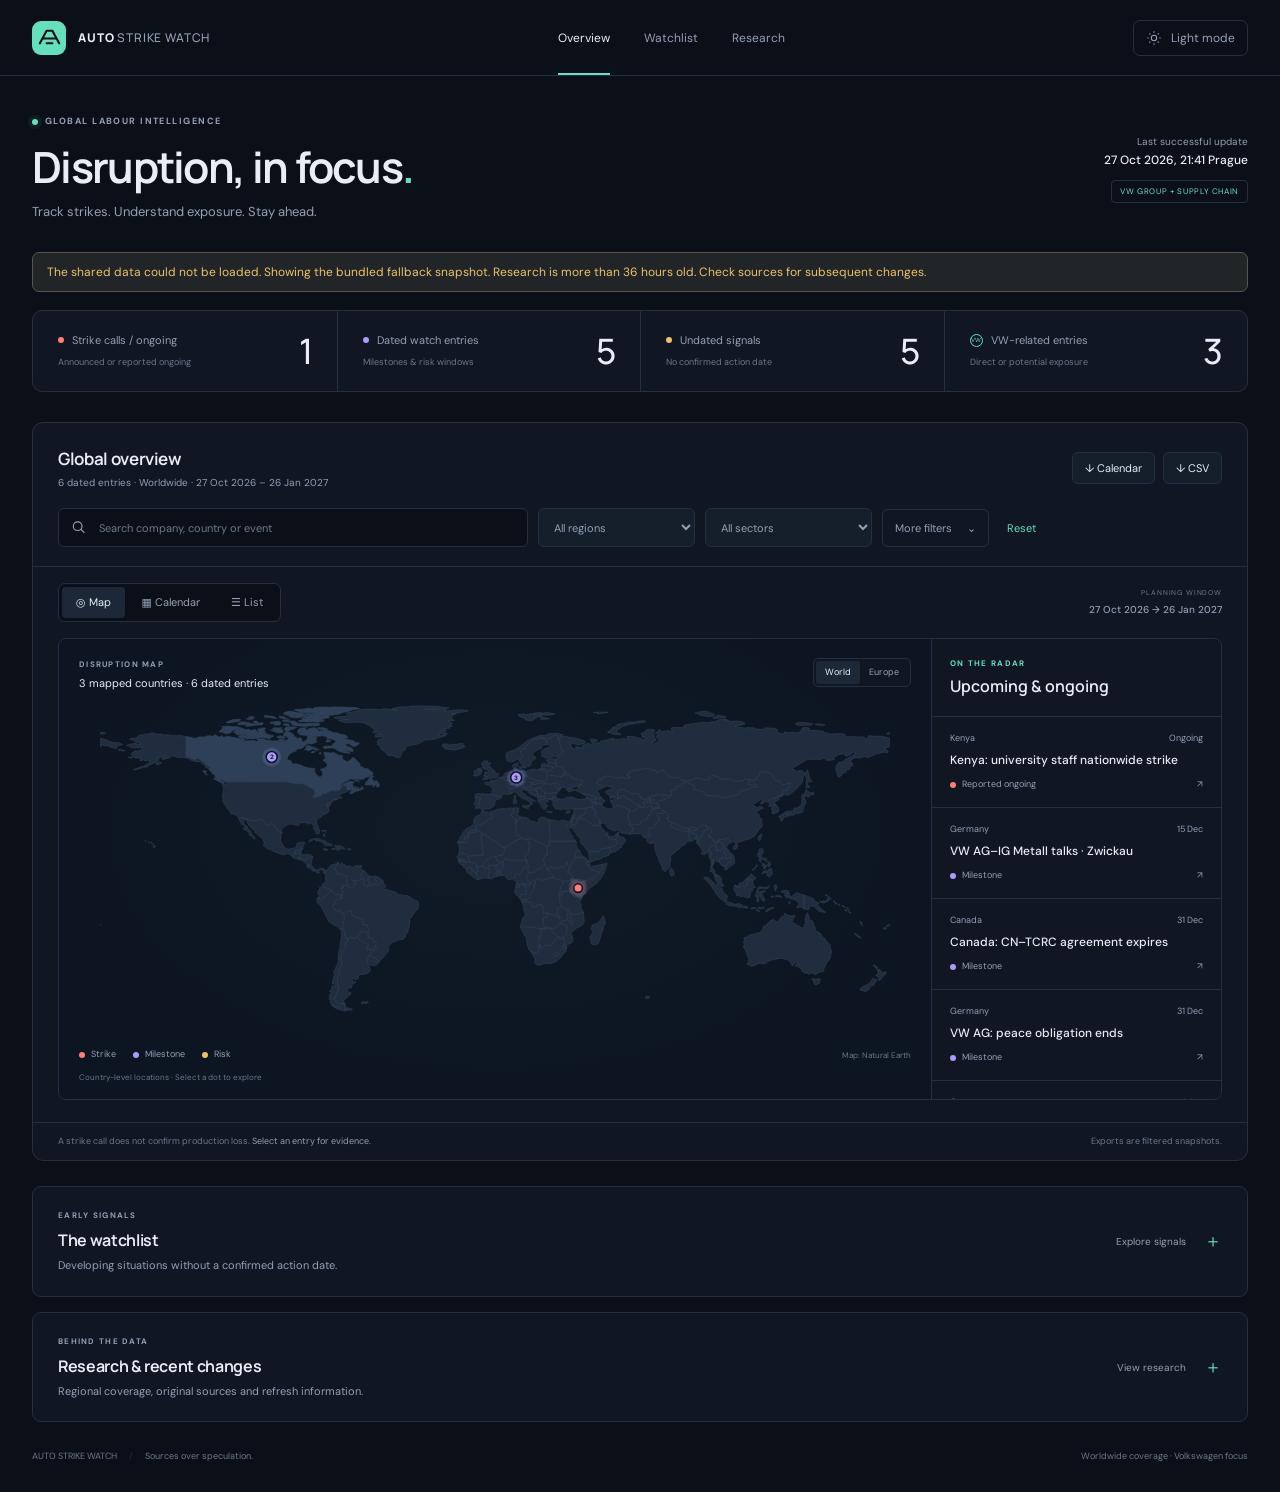
==== index.html @ a8ee0709 "Publish Automobile Watch dashboard with live strike data" ====
<!doctype html>
<html lang="en" data-theme="dark">
<head>
<meta charset="utf-8"><meta name="viewport" content="width=device-width, initial-scale=1"><meta name="color-scheme" content="dark light"><meta name="theme-color" content="#0b1018">
<meta name="description" content="A clear, sourced view of automotive and supply-chain strikes worldwide. Explore the map, filter disruptions and follow Volkswagen exposure.">
<title>Auto Strike Watch — Global strike monitor</title><link rel="icon" href="./favicon.svg" type="image/svg+xml"><link rel="stylesheet" href="./styles.css">
</head>
<body>
<header class="site-header">
<a class="brand" href="#dashboard" aria-label="Auto Strike Watch overview"><span class="brand-symbol" aria-hidden="true"><svg viewBox="0 0 28 28" fill="none"><path d="M4 20 11 7h6l7 13M8 15h12M11 20h6" stroke="currentColor" stroke-width="2.2" stroke-linecap="round" stroke-linejoin="round"/></svg></span><span>AUTO<span class="brand-light"> STRIKE WATCH</span></span></a>
<nav aria-label="Main navigation"><a class="nav-active" href="#dashboard">Overview</a><a href="#watch-section">Watchlist</a><a href="#research">Research</a></nav>
<button id="theme-toggle" class="theme-button" aria-label="Switch to light mode"><svg width="16" height="16" viewBox="0 0 24 24" fill="none" stroke="currentColor" stroke-width="1.6" aria-hidden="true"><circle cx="12" cy="12" r="4"/><path d="M12 2v2m0 16v2M2 12h2m16 0h2M5 5l1.5 1.5m11 11L19 19M5 19l1.5-1.5m11-11L19 5"/></svg><span id="theme-label">Light mode</span></button>
</header>
<main id="dashboard">
<section class="heading"><div><div class="eyebrow"><span class="status-dot"></span> GLOBAL LABOUR INTELLIGENCE</div><h1>Disruption, in focus<span>.</span></h1><p>Track strikes. Understand exposure. Stay ahead.</p></div><div class="snapshot"><div><span id="refresh-label">Loading research…</span><strong id="as-of"></strong></div><span class="snapshot-tag">VW GROUP + SUPPLY CHAIN</span></div></section>
<div id="refresh-banner" class="refresh-banner" role="status" hidden></div>
<section class="metrics" aria-label="Filtered planning-window statistics">
<article><div><span class="swatch strike"></span>Strike calls / ongoing</div><strong id="strike-count">—</strong><small>Announced or reported ongoing</small></article>
<article><div><span class="swatch milestone"></span>Dated watch entries</div><strong id="watch-count">—</strong><small>Milestones &amp; risk windows</small></article>
<article><div><span class="swatch risk"></span>Undated signals</div><strong id="undated-count">—</strong><small>No confirmed action date</small></article>
<article><div><span class="vw-mark">VW</span>VW-related entries</div><strong id="vw-count">—</strong><small>Direct or potential exposure</small></article>
</section>
<section class="workspace" aria-label="Disruption explorer">
<div class="workspace-top"><div><h2>Global overview</h2><p id="result-count" aria-live="polite">Loading planning window…</p></div><div class="exports"><button id="export-ics" class="button secondary" title="Download filtered dated entries as a calendar snapshot">↓ Calendar</button><button id="export-csv" class="button secondary">↓ CSV</button></div></div>
<div class="filter-bar"><label class="search-label"><svg aria-hidden="true" width="17" height="17" viewBox="0 0 24 24" fill="none" stroke="currentColor" stroke-width="1.7"><circle cx="10" cy="10" r="6.5"/><path d="m15 15 5 5"/></svg><span class="sr-only">Search company, location or event</span><input id="search" type="search" placeholder="Search company, country or event"></label>
<label><span class="sr-only">Region</span><select id="region"><option value="all">All regions</option><option>Europe</option><option>North America</option><option>South America</option><option>Asia</option><option>Africa</option><option>Australia / Oceania</option></select></label>
<label><span class="sr-only">Relevance</span><select id="relevance"><option value="all">All sectors</option><option value="vw">VW-related</option><option value="supplier">Suppliers</option><option value="industry">Wider automotive</option><option value="nationwide">Nationwide / general</option><option value="logistics">Logistics</option></select></label>
<details class="filter-more"><summary>More filters <span aria-hidden="true">⌄</span></summary><div class="filter-popover"><label>Country<select id="country"><option value="all">All countries</option></select></label><label>Entry type<select id="category"><option value="all">All entry types</option><option value="strike">Strike calls</option><option value="milestone">Milestones</option><option value="risk">Risk windows</option></select></label><label>Status<select id="state"><option value="active">Active / upcoming</option><option value="all">All statuses</option><option value="announced">Announced</option><option value="ongoing">Ongoing</option><option value="cancelled">Cancelled</option><option value="postponed">Postponed</option><option value="ended">Ended</option><option value="unverified">Needs confirmation</option><option value="past">Past date / outcome unknown</option></select></label></div></details><button class="reset" id="reset">Reset</button></div>
<div class="view-toolbar"><div class="view-switch" aria-label="Display view"><button id="map-view" class="active" aria-pressed="true">◎ Map</button><button id="month-view" aria-pressed="false">▦ Calendar</button><button id="agenda-view" aria-pressed="false">☰ List</button></div><div class="planning-label"><span>PLANNING WINDOW</span><strong id="planning-window">Loading dates…</strong></div></div>
<div id="map-panel" class="map-panel"><div class="map-canvas">
<div class="map-topline"><div><span class="eyebrow">DISRUPTION MAP</span><p id="map-summary" aria-live="polite">Locating entries…</p></div><div class="map-zoom" aria-label="Map extent"><button id="map-world" class="active" aria-pressed="true">World</button><button id="map-europe" aria-pressed="false">Europe</button></div></div>
<svg id="world-map" viewBox="0 0 1000 450" role="group" aria-labelledby="map-title map-description"><title id="map-title">World map of dated disruptions</title><desc id="map-description">Country markers show approximate geographic scope, not exact plant locations. Select a marker to filter entries. The same events are available in the adjacent list.</desc><g id="country-paths"></g><g id="map-markers"></g></svg>
<div class="map-bottomline"><div class="legend"><span><i class="swatch strike"></i>Strike</span><span><i class="swatch milestone"></i>Milestone</span><span><i class="swatch risk"></i>Risk</span></div><span class="map-credit">Map: Natural Earth</span></div><p class="map-note">Country-level locations · Select a dot to explore <span id="map-unmapped"></span></p></div>
<aside class="map-sidebar" aria-label="Map event list"><div class="sidebar-heading"><div><span class="eyebrow">ON THE RADAR</span><h3 id="map-selection-title">Worldwide</h3></div><button id="clear-map-selection" class="reset" hidden>Clear</button></div><div id="map-events" class="map-events"></div></aside></div>
<div class="calendar-toolbar"><div class="month-navigation" hidden><button id="prev-month" class="icon-button" aria-label="Previous month">‹</button><h3 id="month-title"></h3><button id="next-month" class="icon-button" aria-label="Next month">›</button></div></div>
<div id="calendar" class="calendar" hidden></div><div id="agenda" class="agenda" hidden></div><div class="calendar-foot"><span>A strike call does not confirm production loss. <strong>Select an entry for evidence.</strong></span><span>Exports are filtered snapshots.</span></div>
</section>
<section id="watch-section" class="watch-section" aria-labelledby="watchlist-title"><details class="fold-section"><summary><div><span class="eyebrow">EARLY SIGNALS</span><h2 id="watchlist-title">The watchlist</h2><p>Developing situations without a confirmed action date.</p></div><span class="fold-action">Explore signals <span aria-hidden="true">＋</span></span></summary><div id="watchlist" class="watchlist"></div></details></section>
<section id="research" class="research-section"><details class="fold-section"><summary><div><span class="eyebrow">BEHIND THE DATA</span><h2>Research &amp; recent changes</h2><p>Regional coverage, original sources and refresh information.</p></div><span class="fold-action">View research <span aria-hidden="true">＋</span></span></summary><div class="insight-grid"><div class="insight-panel"><h3>Recent updates</h3><div id="recent-changes"></div></div><div class="insight-panel"><h3>Worldwide review</h3><div id="region-coverage"></div></div></div><div class="research-notes"><p id="schedule-note"></p><p id="coverage-note"></p><p>Blank dates or regions do not guarantee no disruption. Local event dates are shown; calendar exports use all-day entries with published times in their descriptions.</p></div></details></section>
<footer><span>AUTO STRIKE WATCH <span class="footer-divider">/</span> Sources over speculation.</span><span>Worldwide coverage · Volkswagen focus</span></footer>
</main>
<dialog id="detail-dialog" aria-labelledby="detail-title"><div class="dialog-header"><span class="eyebrow">EVENT BRIEF</span><button id="close-dialog" class="icon-button" aria-label="Close event details">×</button></div><div id="detail-content"></div></dialog><div id="toast" role="status" class="toast" hidden></div><script src="./data.js"></script><script src="./app.js"></script>
</body></html>
---- styles.css ----
@import url('https://fonts.googleapis.com/css2?family=DM+Sans:wght@400;500;600;700&family=Manrope:wght@400;500;600;650;700;750;800&display=swap');
:root{color-scheme:dark;--bg:#0b1018;--surface:#101722;--surface-2:#151e2b;--surface-3:#1c2838;--text:#e9edf5;--muted:#93a0b5;--faint:#69788f;--border:#243042;--accent:#65dfbc;--strike:#ff7c79;--milestone:#a99cfb;--risk:#ecc16d;--land:#202d3f;--land-border:#34445a;--land-active:#2d4058;--shadow:0 16px 50px #0005;--map:#0c1521;--font:'DM Sans',system-ui,-apple-system,BlinkMacSystemFont,'Segoe UI',sans-serif}
:root[data-theme=light]{color-scheme:light;--bg:#f3f5f8;--surface:#fff;--surface-2:#f4f6fa;--surface-3:#e7edf4;--text:#1b283d;--muted:#56657b;--faint:#63738b;--border:#dce3ec;--accent:#087e67;--strike:#ce403b;--milestone:#7456d2;--risk:#9e6b0b;--land:#d9e2ed;--land-border:#b6c6d8;--land-active:#b9cbdf;--shadow:0 16px 50px #25354c18;--map:#edf2f8}
*{box-sizing:border-box}html{scroll-behavior:smooth;scroll-padding-top:90px}body{margin:0;background:var(--bg);color:var(--text);font:14px/1.5 var(--font);-webkit-font-smoothing:antialiased}button,input,select{font:inherit}button,a,input,select,summary{-webkit-tap-highlight-color:transparent}button,summary{cursor:pointer}button{color:inherit}button:disabled{opacity:.35;cursor:not-allowed}button,a,select,input,summary{outline-offset:5px}button:focus-visible,a:focus-visible,summary:focus-visible,input:focus-visible,select:focus-visible{outline:2px solid var(--accent)}button{transition:background .16s,color .16s,border-color .16s}a{color:inherit;text-decoration:none}h1,h2,h3,h4,p{margin:0}h1,h2,h3,h4,.brand,.metrics strong{font-family:'Manrope',var(--font)}[hidden]{display:none!important}.sr-only{position:absolute;width:1px;height:1px;padding:0;margin:-1px;overflow:hidden;clip:rect(0,0,0,0);white-space:nowrap;border:0}
.site-header{height:76px;display:flex;align-items:center;justify-content:space-between;gap:24px;padding:0 max(32px,calc((100vw - 1440px)/2));border-bottom:1px solid var(--border);background:var(--bg)}.brand{display:flex;align-items:center;gap:12px;font-size:12px;font-weight:800;letter-spacing:.07em;white-space:nowrap}.brand-light{font-weight:500;color:var(--muted)}.brand-symbol{display:grid;place-items:center;width:34px;height:34px;background:var(--accent);border-radius:9px;color:var(--bg)}.brand-symbol svg{width:27px;height:27px}.site-header nav{height:100%;display:flex;gap:34px;align-items:center}.site-header nav a{font-size:12px;color:var(--muted);height:100%;display:flex;align-items:center;border-bottom:2px solid transparent;padding-top:2px}.site-header nav a:hover,.site-header nav .nav-active{color:var(--text);border-bottom-color:var(--accent)}.theme-button{display:flex;align-items:center;gap:9px;background:transparent;border:1px solid var(--border);border-radius:7px;padding:8px 12px;font-size:12px;color:var(--muted)}.theme-button:hover{background:var(--surface-2);color:var(--text)}main{max-width:1440px;padding:0 32px;margin:auto}.heading{display:flex;justify-content:space-between;align-items:center;gap:24px;padding:39px 0 30px}.eyebrow{font-size:9px;letter-spacing:.16em;font-weight:700;color:var(--muted);display:flex;align-items:center;gap:7px}.status-dot{width:6px;height:6px;background:var(--accent);border-radius:50%;box-shadow:0 0 0 4px #65dfbc10}h1{font-size:clamp(28px,3.5vw,43px);font-weight:650;line-height:1.18;letter-spacing:-1.7px;margin-top:13px}h1 span{color:var(--accent)}.heading p{color:var(--muted);font-size:13px;margin-top:10px}.snapshot{text-align:right;font-size:10px;line-height:1.7}.snapshot #refresh-label{color:var(--muted);display:block}.snapshot strong{font-weight:500;display:block;font-size:12px}.snapshot-tag{display:inline-block;color:var(--accent);font-size:8px;letter-spacing:.08em;border:1px solid var(--border);padding:4px 8px;border-radius:4px;margin-top:9px}.refresh-banner{background:color-mix(in srgb,var(--risk) 8%,var(--surface));border:1px solid color-mix(in srgb,var(--risk) 25%,var(--border));color:var(--risk);border-radius:7px;padding:10px 14px;margin-bottom:18px;font-size:12px}
.metrics{display:grid;grid-template-columns:repeat(4,1fr);background:var(--surface);border:1px solid var(--border);border-radius:10px;overflow:hidden;margin-bottom:30px}.metrics article{padding:20px 25px;position:relative;display:grid;grid-template-columns:1fr auto;gap:5px 18px;align-items:center}.metrics article+article{border-left:1px solid var(--border)}.metrics article>div{color:var(--muted);font-size:11px;display:flex;gap:8px;align-items:center}.metrics strong{font-size:35px;font-weight:500;line-height:1.15;letter-spacing:-1px;grid-column:2;grid-row:1/3}.metrics small{font-size:9px;color:var(--faint)}.swatch{width:6px;height:6px;display:inline-block;flex:none;border-radius:50%;background:var(--risk)}.swatch.strike{background:var(--strike)}.swatch.milestone{background:var(--milestone)}.swatch.risk{background:var(--risk)}.swatch.inactive{background:var(--muted)}.vw-mark{display:inline-grid;place-items:center;font-size:6px;letter-spacing:-.08em;width:13px;height:13px;border:1px solid var(--accent);border-radius:50%;color:var(--accent)}
.workspace{background:var(--surface);border:1px solid var(--border);border-radius:11px;overflow:clip}.workspace-top{display:flex;justify-content:space-between;align-items:center;gap:14px;padding:23px 25px 18px}h2{font-size:17px;font-weight:650;letter-spacing:-.35px}.workspace-top p{font-size:10px;color:var(--muted);margin-top:4px}.exports{display:flex;gap:8px}.button,.icon-button{background:var(--surface-2);border:1px solid var(--border);border-radius:6px}.button{font-size:11px;padding:7px 12px}.button:hover,.icon-button:hover{background:var(--surface-3);border-color:var(--faint)}.filter-bar{display:flex;gap:10px;padding:0 25px 19px;align-items:center;border-bottom:1px solid var(--border);position:relative;z-index:3}.search-label{display:flex;align-items:center;gap:10px;background:var(--bg);border:1px solid var(--border);border-radius:6px;color:var(--muted);padding:0 12px;flex:1;max-width:470px}.search-label input{background:transparent;color:var(--text);border:0;outline-offset:0;width:100%;height:37px;min-width:80px;font-size:11px}.search-label input::placeholder{color:var(--faint)}select{background:var(--surface-2);color:var(--muted);border:1px solid var(--border);padding:9px 29px 9px 11px;border-radius:6px;height:39px;font-size:11px;max-width:220px}.filter-more{position:relative}.filter-more summary{list-style:none;font-size:11px;border:1px solid var(--border);border-radius:6px;padding:10px 12px;white-space:nowrap;color:var(--muted)}summary::-webkit-details-marker{display:none}.filter-more summary span{margin-left:12px}.filter-popover{position:absolute;top:47px;right:0;width:260px;background:var(--surface);border:1px solid var(--border);border-radius:9px;box-shadow:var(--shadow);padding:18px;z-index:10}.filter-popover label{font-size:11px;display:grid;gap:5px;color:var(--muted)}.filter-popover label+label{margin-top:15px}.filter-popover select{width:100%;max-width:none}.reset{border:0;background:none;color:var(--accent);font-size:11px;padding:8px}.reset:hover{text-decoration:underline}.view-toolbar{display:flex;justify-content:space-between;align-items:center;gap:12px;padding:16px 25px}.view-switch{display:flex;gap:3px;background:var(--bg);border:1px solid var(--border);padding:3px;border-radius:7px}.view-switch button{background:none;border:0;border-radius:4px;padding:7px 14px;color:var(--muted);font-size:11px}.view-switch button.active{background:var(--surface-3);color:var(--text);box-shadow:0 1px 3px #0002}.view-switch button:hover{color:var(--text)}.planning-label{text-align:right;font-size:10px}.planning-label span{color:var(--faint);font-size:7px;letter-spacing:.12em;display:block;margin-bottom:3px}.planning-label strong{font-weight:500;color:var(--muted)}
.map-panel{display:grid;grid-template-columns:minmax(0,1fr) 290px;margin:0 25px 22px;border:1px solid var(--border);border-radius:8px;overflow:hidden;background:var(--map)}.map-canvas{position:relative;min-width:0;display:flex;flex-direction:column;justify-content:space-between;background:radial-gradient(ellipse at 50% 42%,color-mix(in srgb,var(--land) 24%,transparent),transparent 70%),var(--map);overflow:hidden}.map-topline{display:flex;align-items:start;justify-content:space-between;gap:10px;padding:19px 20px 0;z-index:1}.map-topline .eyebrow{font-size:8px}.map-topline p{font-size:11px;margin-top:5px;color:var(--text)}.map-zoom{display:flex;border:1px solid var(--border);border-radius:5px;padding:2px;background:var(--surface)}.map-zoom button{border:0;background:transparent;padding:5px 9px;color:var(--muted);font-size:9px;border-radius:3px}.map-zoom button.active{background:var(--surface-3);color:var(--text)}#world-map{display:block;width:100%;height:355px;overflow:hidden;padding:0 8px}.map-country{fill:var(--land);stroke:var(--land-border);stroke-width:.5;vector-effect:non-scaling-stroke;transition:fill .2s}.map-country.has-events{fill:var(--land-active)}.map-country.is-selected{fill:color-mix(in srgb,var(--accent) 35%,var(--land))}.map-marker{cursor:pointer;outline:none}.map-halo{fill:var(--marker-color);opacity:.12}.map-dot{fill:var(--marker-color);stroke:var(--map);stroke-width:1.6;vector-effect:non-scaling-stroke;filter:drop-shadow(0 0 3px color-mix(in srgb,var(--marker-color) 40%,transparent))}.map-dot-count{fill:#0b1018;font-weight:800;font-family:var(--font);pointer-events:none;text-anchor:middle;dominant-baseline:central}.map-country-label{fill:var(--text);font-family:var(--font);paint-order:stroke;stroke:var(--map);stroke-width:2.5;stroke-linejoin:round;pointer-events:none}.map-marker:hover .map-halo,.map-marker:focus-visible .map-halo,.map-marker.is-selected .map-halo{opacity:.35}.map-marker:focus-visible .map-dot{stroke:var(--text);stroke-width:2.5}.map-bottomline{display:flex;justify-content:space-between;align-items:center;gap:8px;padding:0 20px}.legend{display:flex;gap:17px;flex-wrap:wrap;font-size:9px;color:var(--muted)}.legend>span{display:flex;align-items:center;gap:6px}.map-credit{color:var(--faint);font-size:8px}.map-note{font-size:8px;color:var(--faint);padding:8px 20px 16px}.map-sidebar{border-left:1px solid var(--border);background:var(--surface);min-width:0;display:flex;flex-direction:column}.sidebar-heading{padding:18px 18px 16px;display:flex;justify-content:space-between;gap:10px;border-bottom:1px solid var(--border);min-height:78px}.sidebar-heading .eyebrow{font-size:8px;color:var(--accent)}.sidebar-heading h3{font-size:16px;margin-top:5px;font-weight:600}.map-events{max-height:382px;overflow:auto;scrollbar-width:thin;scrollbar-color:var(--border) transparent}.map-event{display:block;width:100%;padding:15px 18px;text-align:left;border:0;border-bottom:1px solid var(--border);background:transparent;color:var(--text)}.map-event:last-child{border-bottom:0}.map-event:hover,.map-event:focus-visible{background:var(--surface-2)}.map-event-top{display:flex;justify-content:space-between;gap:10px;font-size:9px;color:var(--muted);margin-bottom:6px}.map-event-title{display:block;font-size:12px;line-height:1.5;font-weight:500;margin-bottom:9px}.map-event-meta{display:flex;justify-content:space-between;gap:8px;align-items:center;font-size:9px;color:var(--muted)}.map-event .badge{font-size:8px;padding:2px 6px;line-height:1.6;max-width:220px}.calendar-foot{border-top:1px solid var(--border);padding:12px 25px;display:flex;justify-content:space-between;gap:16px;font-size:9px;color:var(--faint)}.calendar-foot strong{font-weight:400;color:var(--muted)}
.calendar-toolbar{padding:0 25px}.calendar-toolbar:has(.month-navigation[hidden]){display:none}.month-navigation{display:flex;justify-content:center;align-items:center;gap:20px;padding:5px 0 22px}.month-navigation h3{font-size:16px;font-weight:600;min-width:160px;text-align:center}.icon-button{width:31px;height:31px;font-size:21px;line-height:1;display:grid;place-items:center}.calendar{display:grid;grid-template-columns:repeat(7,minmax(0,1fr));border-top:1px solid var(--border)}.weekday{text-align:right;color:var(--muted);padding:9px 12px;font-size:10px;border-bottom:1px solid var(--border);background:var(--surface-2)}.day{min-height:120px;padding:8px;border-right:1px solid var(--border);border-bottom:1px solid var(--border)}.day:nth-child(7n){border-right:0}.day-number{display:block;text-align:right;color:var(--muted);font-size:10px;margin:0 2px 7px}.day.today{background:color-mix(in srgb,var(--accent) 4%,var(--surface))}.day.today .day-number{color:var(--accent);font-weight:700}.day.outside,.day.unavailable{background:var(--bg)}.day.outside .day-number,.day.unavailable .day-number{opacity:.35}.calendar-event{width:100%;display:block;padding:7px 7px 6px;margin:5px 0;border:1px solid color-mix(in srgb,var(--milestone) 25%,transparent);border-left:2px solid var(--milestone);background:color-mix(in srgb,var(--milestone) 7%,var(--surface));border-radius:4px;text-align:left}.calendar-event.strike{border-color:color-mix(in srgb,var(--strike) 25%,transparent);border-left-color:var(--strike);background:color-mix(in srgb,var(--strike) 7%,var(--surface))}.calendar-event.risk{border-color:color-mix(in srgb,var(--risk) 25%,transparent);border-left-color:var(--risk);background:color-mix(in srgb,var(--risk) 7%,var(--surface))}.calendar-event.inactive{opacity:.6}.event-type{font-size:6px;letter-spacing:.05em;display:block;color:var(--muted);margin-bottom:3px}.event-title{display:block;font-size:9px;line-height:1.4}.event-country{font-size:8px;display:block;color:var(--muted);margin-top:5px}.empty{padding:25px;text-align:center;color:var(--muted);font-size:11px;grid-column:1/-1;min-width:0}.empty strong{display:block;font-weight:500;color:var(--text);margin-bottom:7px}.agenda{padding:0 25px 24px}.agenda-month{font-size:11px;color:var(--muted);padding:15px 0 10px}.agenda-row{display:flex;align-items:center;gap:20px;padding:16px 8px;width:100%;border:0;border-bottom:1px solid var(--border);background:transparent;text-align:left}.agenda-row:hover{background:var(--surface-2)}.agenda-date{font-family:'Manrope',var(--font);font-size:23px;font-weight:500;width:40px;text-align:center}.agenda-date small{display:block;color:var(--muted);font-size:9px}.agenda-main{flex:1}.agenda-main>strong{display:block;font-size:13px;font-weight:500;margin:5px 0}.agenda-main>small{font-size:10px;color:var(--muted)}.agenda-country{font-size:10px;color:var(--muted)}.badge{display:inline-block;border-radius:4px;font-size:9px;padding:3px 7px;color:var(--milestone);background:color-mix(in srgb,var(--milestone) 10%,transparent)}.badge.strike{color:var(--strike);background:color-mix(in srgb,var(--strike) 10%,transparent)}.badge.risk,.badge.watch{color:var(--risk);background:color-mix(in srgb,var(--risk) 10%,transparent)}.badge.inactive{color:var(--muted);background:var(--surface-3)}
.watch-section{margin-top:25px}.research-section{margin-top:15px}.fold-section{background:var(--surface);border:1px solid var(--border);border-radius:9px;padding:22px 25px}.fold-section>summary{list-style:none;display:flex;justify-content:space-between;align-items:center;gap:20px}.fold-section h2{font-size:16px;margin-top:7px}.fold-section summary p{font-size:11px;color:var(--muted);margin-top:5px}.fold-section .eyebrow{font-size:8px}.fold-action{color:var(--muted);font-size:10px;white-space:nowrap;display:flex;align-items:center;gap:18px}.fold-action>span{font-size:18px;color:var(--accent);transition:transform .2s}.fold-section[open] .fold-action>span{transform:rotate(45deg)}.watchlist{display:grid;grid-template-columns:repeat(3,minmax(0,1fr));gap:14px;margin-top:25px}.watch-card{background:var(--surface-2);border:1px solid var(--border);border-radius:7px;padding:18px;text-align:left}.watch-card:hover{border-color:var(--faint)}.watch-top{display:flex;justify-content:space-between;gap:9px;font-size:9px;color:var(--muted)}.watch-card h3{font-size:13px;line-height:1.5;font-weight:600;margin-top:12px}.watch-card p{font-size:11px;color:var(--muted);margin-top:9px;line-height:1.65}.read-brief{display:block;margin-top:16px;color:var(--accent);font-size:10px}.insight-grid{display:grid;grid-template-columns:1fr 1fr;gap:32px;margin-top:28px}.insight-panel h3{font-size:13px;margin-bottom:14px;font-weight:600}.change-item,.coverage-item{font-size:11px;border-bottom:1px solid var(--border);padding:12px 0}.change-item p,.coverage-item p{color:var(--muted);margin-top:7px;line-height:1.7}.change-item strong,.coverage-item strong{font-weight:500}.change-date,.change-state{font-size:9px;color:var(--faint);display:inline-block;margin:0 12px 5px 0}.coverage-item>div{display:flex;justify-content:space-between;gap:10px}.coverage-item small{font-size:9px;color:var(--faint)}.panel-empty{font-size:11px;color:var(--muted);line-height:1.8}.research-notes{padding-top:22px;font-size:10px;color:var(--muted);line-height:1.8}.research-notes p+p{margin-top:9px}footer{display:flex;justify-content:space-between;gap:16px;padding:28px 0;color:var(--faint);font-size:9px}.footer-divider{margin:0 10px;color:var(--border)}
dialog{background:var(--surface);color:var(--text);border:1px solid var(--border);border-radius:13px;width:min(700px,calc(100vw - 30px));max-height:calc(100dvh - 50px);padding:26px;box-shadow:0 30px 120px #0008}dialog::backdrop{background:#02060dc9;backdrop-filter:blur(5px)}.dialog-header{display:flex;justify-content:space-between;align-items:center;margin-bottom:21px}.dialog-header .icon-button{border:0;background:var(--surface-3)}#detail-title{font-size:25px;line-height:1.3;margin-top:15px;letter-spacing:-.6px}.detail-date{color:var(--muted);font-size:12px;margin-top:10px}.detail-facts{display:grid;grid-template-columns:1fr 1fr;gap:19px;background:var(--surface-2);padding:19px;border:1px solid var(--border);border-radius:7px;margin:23px 0}.detail-facts dt{color:var(--faint);font-size:9px}.detail-facts dd{font-size:11px;margin:5px 0 0}.detail-section{margin-top:23px}.detail-section h3{font-size:12px;font-weight:600}.detail-section p{font-size:12px;color:var(--muted);line-height:1.8;margin-top:8px}.source-list{list-style:none;margin:9px 0 0;padding:0}.source-list li{border-top:1px solid var(--border);padding:12px 0}.source-list a{color:var(--accent);font-size:12px}.source-list a:hover{text-decoration:underline}.source-list small{display:block;color:var(--faint);font-size:9px;margin-top:5px;overflow-wrap:anywhere}.dialog-note{margin-top:21px;font-size:10px;color:var(--faint);border-top:1px solid var(--border);padding-top:15px;line-height:1.7}.toast{position:fixed;bottom:25px;left:50%;transform:translateX(-50%);background:var(--surface-3);border:1px solid var(--border);box-shadow:var(--shadow);color:var(--text);font-size:12px;padding:13px 20px;border-radius:8px;z-index:30;width:max-content;max-width:calc(100vw - 40px)}
@media(min-width:1550px){.map-panel{grid-template-columns:minmax(0,1fr) 320px}#world-map{height:385px}.map-events{max-height:412px}}
@media(max-width:1100px){.site-header{padding:0 24px}.site-header nav{gap:24px}main{padding:0 24px}.metrics article{padding:17px;gap:7px}.metrics article>div{font-size:10px}.metrics small{font-size:8px}.metrics strong{font-size:29px}.map-panel{grid-template-columns:minmax(0,1fr) 260px}.filter-bar{gap:7px}select{max-width:155px}.search-label{min-width:150px}.map-topline{padding:17px 15px 0}#world-map{height:330px}.map-events{max-height:357px}.map-bottomline{padding:0 15px}.map-note{padding-left:15px;font-size:7px}.map-country-label{display:none}.map-marker:hover .map-country-label,.map-marker:focus-visible .map-country-label,.map-marker.is-selected .map-country-label{display:block}.legend{gap:11px}.map-credit{font-size:7px}}
@media(max-width:850px){.site-header nav{display:none}.heading{padding-top:28px}.snapshot{max-width:190px}.metrics{grid-template-columns:repeat(2,1fr)}.metrics article:nth-child(3){border-left:0}.metrics article:nth-child(n+3){border-top:1px solid var(--border)}.metrics article{padding:17px 21px}.metrics article>div{font-size:11px}.metrics small{font-size:9px}.metrics strong{font-size:32px}.filter-bar{flex-wrap:wrap}.search-label{max-width:none;flex-basis:100%}.filter-bar select{max-width:none}.filter-bar>label:not(.search-label){flex:1}.filter-bar>label select{width:100%}.map-panel{grid-template-columns:minmax(0,1fr)}#world-map{height:340px}.map-sidebar{border-left:0;border-top:1px solid var(--border)}.sidebar-heading{min-height:auto;padding:15px 18px}.sidebar-heading>div{display:flex;align-items:center;gap:15px}.sidebar-heading h3{margin:0;font-size:14px}.map-events{max-height:260px;display:grid;grid-template-columns:repeat(2,minmax(0,1fr))}.map-event:nth-child(odd){border-right:1px solid var(--border)}.map-events>.empty{grid-column:1/-1}.map-country-label{display:block}.map-credit{font-size:8px}.map-note{font-size:8px}.calendar-foot{flex-direction:column;gap:3px}.watchlist{grid-template-columns:repeat(2,minmax(0,1fr))}.day{min-height:100px;padding:5px}.event-title{font-size:8px}.calendar-event{padding:5px}.event-type{display:none}}
@media(max-width:560px){.site-header{height:65px;padding:0 17px;gap:10px}.brand{font-size:10px;gap:8px;letter-spacing:.035em}.brand-symbol{width:30px;height:30px;border-radius:7px}.theme-button{border:0;padding:8px;font-size:10px;gap:6px}.theme-button span{display:none}main{padding:0 15px}.heading{align-items:flex-start;display:block;padding:26px 0 22px}h1{font-size:33px;letter-spacing:-1.2px}.heading p{font-size:12px}.heading>.snapshot{margin-top:19px;text-align:left;max-width:none;display:flex;justify-content:space-between;align-items:end;gap:10px}.snapshot strong{font-size:10px}.snapshot #refresh-label{font-size:8px}.snapshot-tag{font-size:6px;margin:0;white-space:nowrap}.eyebrow{font-size:8px}.metrics{margin-bottom:20px}.metrics article{padding:14px 12px;grid-template-columns:1fr;gap:7px}.metrics article>div{font-size:9px;gap:6px}.metrics strong{grid-column:1;grid-row:2;font-size:30px}.metrics small{font-size:8px}.workspace-top{padding:18px 15px 15px}.workspace-top h2{font-size:15px}.workspace-top p{font-size:8px;max-width:190px}.exports{gap:5px}.button{font-size:9px;padding:6px 8px}.filter-bar{padding:0 15px 15px;gap:7px}.search-label input{font-size:10px}.filter-more summary{font-size:10px;padding:9px 10px}.filter-bar>label:not(.search-label){min-width:calc(50% - 7px)}select{font-size:10px}.filter-more{flex:1}.filter-more summary{display:flex;justify-content:space-between}.filter-popover{right:auto;left:0;width:260px}.reset{font-size:10px}.view-toolbar{padding:14px 15px;align-items:start;gap:7px}.view-switch button{font-size:9px;padding:6px 9px}.planning-label{max-width:112px;font-size:8px;line-height:1.5}.planning-label span{font-size:6px}.map-panel{margin:0 10px 15px}.map-topline{padding:15px 12px 0}.map-topline .eyebrow{font-size:7px}.map-topline p{font-size:9px}.map-zoom button{font-size:8px;padding:4px 7px}#world-map{height:235px;padding:0 5px}.map-country-label{display:none}.map-bottomline{padding:0 12px}.map-note{padding:8px 12px 13px;font-size:7px;line-height:1.6}.legend{gap:12px;font-size:8px}.map-credit{font-size:6px}.map-events{display:block;max-height:280px}.map-event:nth-child(odd){border-right:0}.map-event{padding:13px 15px}.sidebar-heading .eyebrow{font-size:7px}.sidebar-heading h3{font-size:13px}.map-event-title{font-size:12px}.calendar-foot{padding:11px 15px;font-size:8px;line-height:1.7}.fold-section{padding:19px 17px}.fold-section h2{font-size:14px}.fold-section summary p{font-size:10px}.fold-action{font-size:0;gap:0}.fold-action>span{font-size:20px}.fold-section>summary{gap:15px}.fold-section .eyebrow{font-size:7px}.watchlist,.insight-grid{grid-template-columns:1fr}.watch-card{padding:16px}.insight-grid{gap:25px}.research-notes{font-size:9px}.calendar{overflow-x:auto;grid-template-columns:repeat(7,minmax(82px,1fr))}.day{min-height:100px}.calendar>.empty{position:sticky;left:0;max-width:calc(100vw - 32px)}.agenda{padding:0 14px 16px}.agenda-row{gap:10px;position:relative}.agenda-date{font-size:20px;width:30px;flex:none}.agenda-main>strong{font-size:11px}.agenda-main>small{font-size:9px}.agenda-country{display:none}.badge{font-size:8px}.agenda-month{font-size:10px}footer{font-size:7px;display:block;padding:22px 2px;line-height:2}footer>span{display:block}.detail-facts{grid-template-columns:1fr;gap:15px}dialog{padding:20px}#detail-title{font-size:22px}}
@media(prefers-reduced-motion:reduce){html{scroll-behavior:auto}*,*::before,*::after{transition:none!important;animation:none!important}}
.map-event-meta>span:first-child{display:flex;align-items:center;gap:6px}
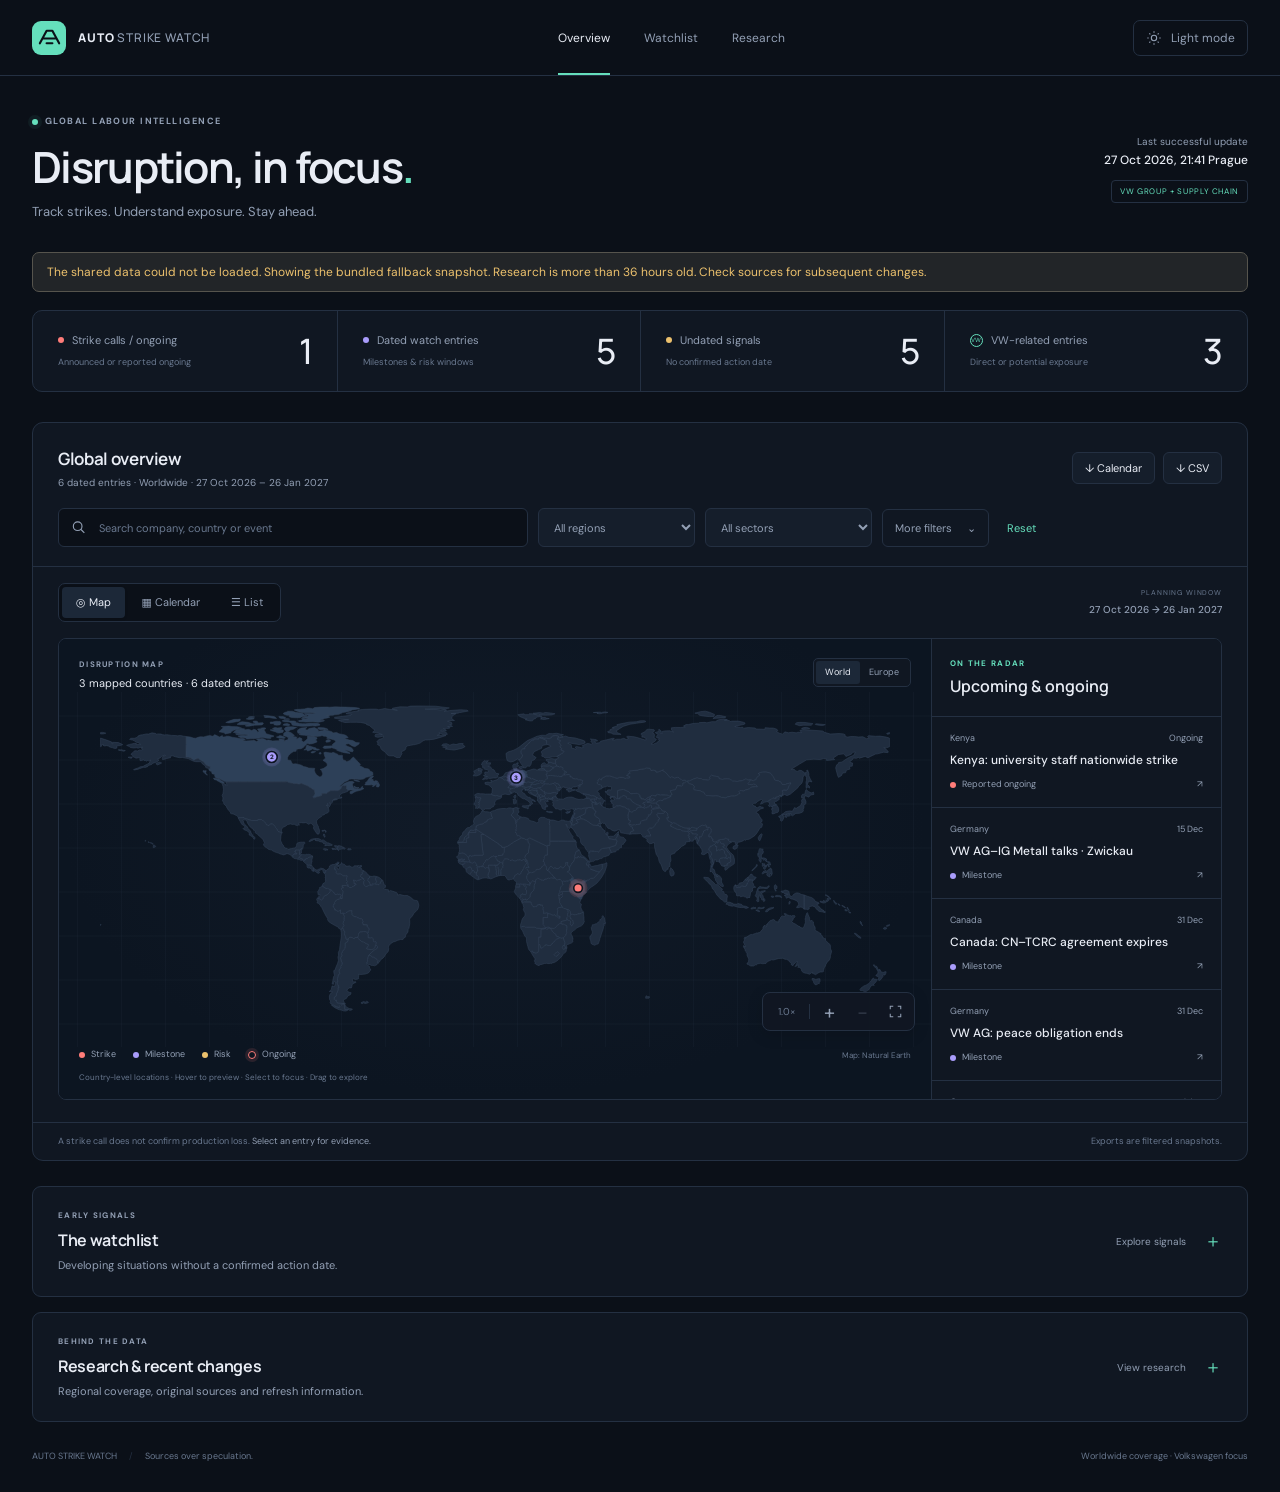
==== commit 8722a7b7: "Add smooth map navigation, country previews and ongoing strike pulses" ====
--- a/index.html
+++ b/index.html
@@ -3,7 +3,7 @@
 <head>
 <meta charset="utf-8"><meta name="viewport" content="width=device-width, initial-scale=1"><meta name="color-scheme" content="dark light"><meta name="theme-color" content="#0b1018">
 <meta name="description" content="A clear, sourced view of automotive and supply-chain strikes worldwide. Explore the map, filter disruptions and follow Volkswagen exposure.">
-<title>Auto Strike Watch — Global strike monitor</title><link rel="icon" href="./favicon.svg" type="image/svg+xml"><link rel="stylesheet" href="./styles.css">
+<title>Auto Strike Watch — Global strike monitor</title><link rel="icon" href="./favicon.svg" type="image/svg+xml"><link rel="stylesheet" href="./styles.css?v=map-20261027">
 </head>
 <body>
 <header class="site-header">
@@ -29,8 +29,12 @@
 <div class="view-toolbar"><div class="view-switch" aria-label="Display view"><button id="map-view" class="active" aria-pressed="true">◎ Map</button><button id="month-view" aria-pressed="false">▦ Calendar</button><button id="agenda-view" aria-pressed="false">☰ List</button></div><div class="planning-label"><span>PLANNING WINDOW</span><strong id="planning-window">Loading dates…</strong></div></div>
 <div id="map-panel" class="map-panel"><div class="map-canvas">
 <div class="map-topline"><div><span class="eyebrow">DISRUPTION MAP</span><p id="map-summary" aria-live="polite">Locating entries…</p></div><div class="map-zoom" aria-label="Map extent"><button id="map-world" class="active" aria-pressed="true">World</button><button id="map-europe" aria-pressed="false">Europe</button></div></div>
-<svg id="world-map" viewBox="0 0 1000 450" role="group" aria-labelledby="map-title map-description"><title id="map-title">World map of dated disruptions</title><desc id="map-description">Country markers show approximate geographic scope, not exact plant locations. Select a marker to filter entries. The same events are available in the adjacent list.</desc><g id="country-paths"></g><g id="map-markers"></g></svg>
-<div class="map-bottomline"><div class="legend"><span><i class="swatch strike"></i>Strike</span><span><i class="swatch milestone"></i>Milestone</span><span><i class="swatch risk"></i>Risk</span></div><span class="map-credit">Map: Natural Earth</span></div><p class="map-note">Country-level locations · Select a dot to explore <span id="map-unmapped"></span></p></div>
+<div class="map-viewport">
+<svg id="world-map" viewBox="0 0 1000 450" role="group" tabindex="0" aria-labelledby="map-title map-description"><title id="map-title">World map of dated disruptions</title><desc id="map-description">Country markers show approximate geographic scope, not exact plant locations. Hover or focus a marker for a preview; select it to zoom and filter entries. Use zoom controls or drag to explore.</desc><g id="country-paths"></g><g id="map-markers"></g></svg>
+<div id="map-tooltip" class="map-tooltip" role="tooltip" hidden></div>
+<div class="map-controls" role="group" aria-label="Map navigation"><span id="map-zoom-level" class="map-zoom-level" aria-hidden="true">1×</span><button id="map-zoom-in" aria-label="Zoom in" title="Zoom in">+</button><button id="map-zoom-out" aria-label="Zoom out" title="Zoom out">−</button><button id="map-reset-view" aria-label="Reset map view" title="Reset map view"><svg width="15" height="15" viewBox="0 0 20 20" fill="none" stroke="currentColor" stroke-width="1.4" aria-hidden="true"><path d="M3 7V3h4m6 0h4v4m0 6v4h-4m-6 0H3v-4"/></svg></button></div>
+</div>
+<div class="map-bottomline"><div class="legend"><span><i class="swatch strike"></i>Strike</span><span><i class="swatch milestone"></i>Milestone</span><span><i class="swatch risk"></i>Risk</span><span title="A pulsing ring means a strike is reported ongoing"><i class="ongoing-key"></i>Ongoing</span></div><span class="map-credit">Map: Natural Earth</span></div><p class="map-note">Country-level locations · Hover to preview · Select to focus · Drag to explore <span id="map-unmapped"></span></p></div>
 <aside class="map-sidebar" aria-label="Map event list"><div class="sidebar-heading"><div><span class="eyebrow">ON THE RADAR</span><h3 id="map-selection-title">Worldwide</h3></div><button id="clear-map-selection" class="reset" hidden>Clear</button></div><div id="map-events" class="map-events"></div></aside></div>
 <div class="calendar-toolbar"><div class="month-navigation" hidden><button id="prev-month" class="icon-button" aria-label="Previous month">‹</button><h3 id="month-title"></h3><button id="next-month" class="icon-button" aria-label="Next month">›</button></div></div>
 <div id="calendar" class="calendar" hidden></div><div id="agenda" class="agenda" hidden></div><div class="calendar-foot"><span>A strike call does not confirm production loss. <strong>Select an entry for evidence.</strong></span><span>Exports are filtered snapshots.</span></div>
@@ -39,5 +43,5 @@
 <section id="research" class="research-section"><details class="fold-section"><summary><div><span class="eyebrow">BEHIND THE DATA</span><h2>Research &amp; recent changes</h2><p>Regional coverage, original sources and refresh information.</p></div><span class="fold-action">View research <span aria-hidden="true">＋</span></span></summary><div class="insight-grid"><div class="insight-panel"><h3>Recent updates</h3><div id="recent-changes"></div></div><div class="insight-panel"><h3>Worldwide review</h3><div id="region-coverage"></div></div></div><div class="research-notes"><p id="schedule-note"></p><p id="coverage-note"></p><p>Blank dates or regions do not guarantee no disruption. Local event dates are shown; calendar exports use all-day entries with published times in their descriptions.</p></div></details></section>
 <footer><span>AUTO STRIKE WATCH <span class="footer-divider">/</span> Sources over speculation.</span><span>Worldwide coverage · Volkswagen focus</span></footer>
 </main>
-<dialog id="detail-dialog" aria-labelledby="detail-title"><div class="dialog-header"><span class="eyebrow">EVENT BRIEF</span><button id="close-dialog" class="icon-button" aria-label="Close event details">×</button></div><div id="detail-content"></div></dialog><div id="toast" role="status" class="toast" hidden></div><script src="./data.js"></script><script src="./app.js"></script>
+<dialog id="detail-dialog" aria-labelledby="detail-title"><div class="dialog-header"><span class="eyebrow">EVENT BRIEF</span><button id="close-dialog" class="icon-button" aria-label="Close event details">×</button></div><div id="detail-content"></div></dialog><div id="toast" role="status" class="toast" hidden></div><script src="./data.js"></script><script src="./app.js?v=map-20261027"></script>
 </body></html>
--- a/styles.css
+++ b/styles.css
@@ -15,3 +15,29 @@
 @media(max-width:560px){.site-header{height:65px;padding:0 17px;gap:10px}.brand{font-size:10px;gap:8px;letter-spacing:.035em}.brand-symbol{width:30px;height:30px;border-radius:7px}.theme-button{border:0;padding:8px;font-size:10px;gap:6px}.theme-button span{display:none}main{padding:0 15px}.heading{align-items:flex-start;display:block;padding:26px 0 22px}h1{font-size:33px;letter-spacing:-1.2px}.heading p{font-size:12px}.heading>.snapshot{margin-top:19px;text-align:left;max-width:none;display:flex;justify-content:space-between;align-items:end;gap:10px}.snapshot strong{font-size:10px}.snapshot #refresh-label{font-size:8px}.snapshot-tag{font-size:6px;margin:0;white-space:nowrap}.eyebrow{font-size:8px}.metrics{margin-bottom:20px}.metrics article{padding:14px 12px;grid-template-columns:1fr;gap:7px}.metrics article>div{font-size:9px;gap:6px}.metrics strong{grid-column:1;grid-row:2;font-size:30px}.metrics small{font-size:8px}.workspace-top{padding:18px 15px 15px}.workspace-top h2{font-size:15px}.workspace-top p{font-size:8px;max-width:190px}.exports{gap:5px}.button{font-size:9px;padding:6px 8px}.filter-bar{padding:0 15px 15px;gap:7px}.search-label input{font-size:10px}.filter-more summary{font-size:10px;padding:9px 10px}.filter-bar>label:not(.search-label){min-width:calc(50% - 7px)}select{font-size:10px}.filter-more{flex:1}.filter-more summary{display:flex;justify-content:space-between}.filter-popover{right:auto;left:0;width:260px}.reset{font-size:10px}.view-toolbar{padding:14px 15px;align-items:start;gap:7px}.view-switch button{font-size:9px;padding:6px 9px}.planning-label{max-width:112px;font-size:8px;line-height:1.5}.planning-label span{font-size:6px}.map-panel{margin:0 10px 15px}.map-topline{padding:15px 12px 0}.map-topline .eyebrow{font-size:7px}.map-topline p{font-size:9px}.map-zoom button{font-size:8px;padding:4px 7px}#world-map{height:235px;padding:0 5px}.map-country-label{display:none}.map-bottomline{padding:0 12px}.map-note{padding:8px 12px 13px;font-size:7px;line-height:1.6}.legend{gap:12px;font-size:8px}.map-credit{font-size:6px}.map-events{display:block;max-height:280px}.map-event:nth-child(odd){border-right:0}.map-event{padding:13px 15px}.sidebar-heading .eyebrow{font-size:7px}.sidebar-heading h3{font-size:13px}.map-event-title{font-size:12px}.calendar-foot{padding:11px 15px;font-size:8px;line-height:1.7}.fold-section{padding:19px 17px}.fold-section h2{font-size:14px}.fold-section summary p{font-size:10px}.fold-action{font-size:0;gap:0}.fold-action>span{font-size:20px}.fold-section>summary{gap:15px}.fold-section .eyebrow{font-size:7px}.watchlist,.insight-grid{grid-template-columns:1fr}.watch-card{padding:16px}.insight-grid{gap:25px}.research-notes{font-size:9px}.calendar{overflow-x:auto;grid-template-columns:repeat(7,minmax(82px,1fr))}.day{min-height:100px}.calendar>.empty{position:sticky;left:0;max-width:calc(100vw - 32px)}.agenda{padding:0 14px 16px}.agenda-row{gap:10px;position:relative}.agenda-date{font-size:20px;width:30px;flex:none}.agenda-main>strong{font-size:11px}.agenda-main>small{font-size:9px}.agenda-country{display:none}.badge{font-size:8px}.agenda-month{font-size:10px}footer{font-size:7px;display:block;padding:22px 2px;line-height:2}footer>span{display:block}.detail-facts{grid-template-columns:1fr;gap:15px}dialog{padding:20px}#detail-title{font-size:22px}}
 @media(prefers-reduced-motion:reduce){html{scroll-behavior:auto}*,*::before,*::after{transition:none!important;animation:none!important}}
 .map-event-meta>span:first-child{display:flex;align-items:center;gap:6px}
+.map-viewport{position:relative;isolation:isolate;background-image:linear-gradient(color-mix(in srgb,var(--land-border) 12%,transparent) 1px,transparent 1px),linear-gradient(90deg,color-mix(in srgb,var(--land-border) 12%,transparent) 1px,transparent 1px);background-size:44px 44px;background-position:center}
+#world-map{padding:0;touch-action:pan-y;user-select:none;cursor:grab;outline-offset:-3px}
+#world-map.is-panning{cursor:grabbing;touch-action:none}
+#world-map:focus-visible{outline:1px solid var(--accent)}
+.map-country.is-selected{stroke:var(--accent);stroke-width:1.2;fill:color-mix(in srgb,var(--accent) 27%,var(--land))}
+.map-marker .map-pulse{fill:none;stroke:var(--marker-color);stroke-width:1;transform-box:fill-box;transform-origin:center;opacity:0;pointer-events:none}
+.map-marker.is-ongoing .map-pulse{animation:strike-pulse 2.8s ease-out infinite}
+@keyframes strike-pulse{0%{transform:scale(.65);opacity:.5}75%,100%{transform:scale(1.8);opacity:0}}
+.ongoing-key{display:inline-block;width:8px;height:8px;border:1px solid var(--strike);border-radius:50%;box-shadow:0 0 0 3px color-mix(in srgb,var(--strike) 12%,transparent)}
+.map-controls{position:absolute;right:16px;bottom:16px;display:flex;align-items:center;gap:2px;padding:3px;border:1px solid var(--border);background:color-mix(in srgb,var(--surface) 94%,transparent);border-radius:8px;box-shadow:0 4px 16px #0002;z-index:2}
+.map-controls button{display:grid;place-items:center;width:31px;height:31px;border:0;border-radius:5px;background:transparent;color:var(--muted);font-size:20px;font-weight:400;line-height:1}
+.map-controls button:hover{background:var(--surface-3);color:var(--text)}
+.map-controls button:disabled{opacity:.25}
+.map-zoom-level{padding:0 9px 0 7px;color:var(--faint);font-size:10px;font-variant-numeric:tabular-nums;min-width:44px;text-align:center;border-right:1px solid var(--border);margin-right:2px}
+.map-tooltip{position:absolute;z-index:4;width:248px;max-width:calc(100% - 20px);padding:15px 16px 12px;border:1px solid color-mix(in srgb,var(--accent) 24%,var(--border));border-radius:10px;background:var(--surface);box-shadow:0 10px 35px #0006;pointer-events:auto;font-size:11px;line-height:1.5}
+.map-tooltip-eyebrow{display:block;color:var(--accent);font-size:8px;text-transform:uppercase;letter-spacing:.13em;font-weight:700;margin-bottom:5px}
+.map-tooltip-title{display:block;font-family:'Manrope',var(--font);font-size:17px;font-weight:650;letter-spacing:-.3px;color:var(--text);margin-bottom:9px}
+.map-tooltip-counts{display:flex;flex-wrap:wrap;gap:4px 12px;color:var(--muted);font-size:10px;margin-bottom:10px}
+.map-tooltip-counts strong{color:var(--text);font-weight:600}
+.map-tooltip-date{padding-top:10px;border-top:1px solid var(--border);color:var(--text);font-size:11px}
+.map-tooltip-sectors{margin-top:4px;font-size:10px;color:var(--muted)}
+.map-tooltip-sectors>span{display:block;margin:8px 0 2px;color:var(--faint);font-size:8px;text-transform:uppercase;letter-spacing:.07em}
+.map-tooltip-live{display:block;color:var(--strike);margin-bottom:3px}
+.map-tooltip-hint{display:block;margin-top:12px;font-size:8px;color:var(--faint);letter-spacing:.02em}
+@media(max-width:560px){.map-controls{bottom:12px;right:12px}.map-controls button{width:32px;height:32px}.map-zoom-level{display:none}.map-tooltip{width:224px;padding:12px 14px}.map-tooltip-title{font-size:15px}.map-bottomline{align-items:flex-end}.legend{gap:8px 12px}.map-credit{white-space:nowrap}.map-note{padding-top:10px}}
+@media(prefers-reduced-motion:reduce){.map-marker.is-ongoing .map-pulse{animation:none;opacity:.35;transform:none}}
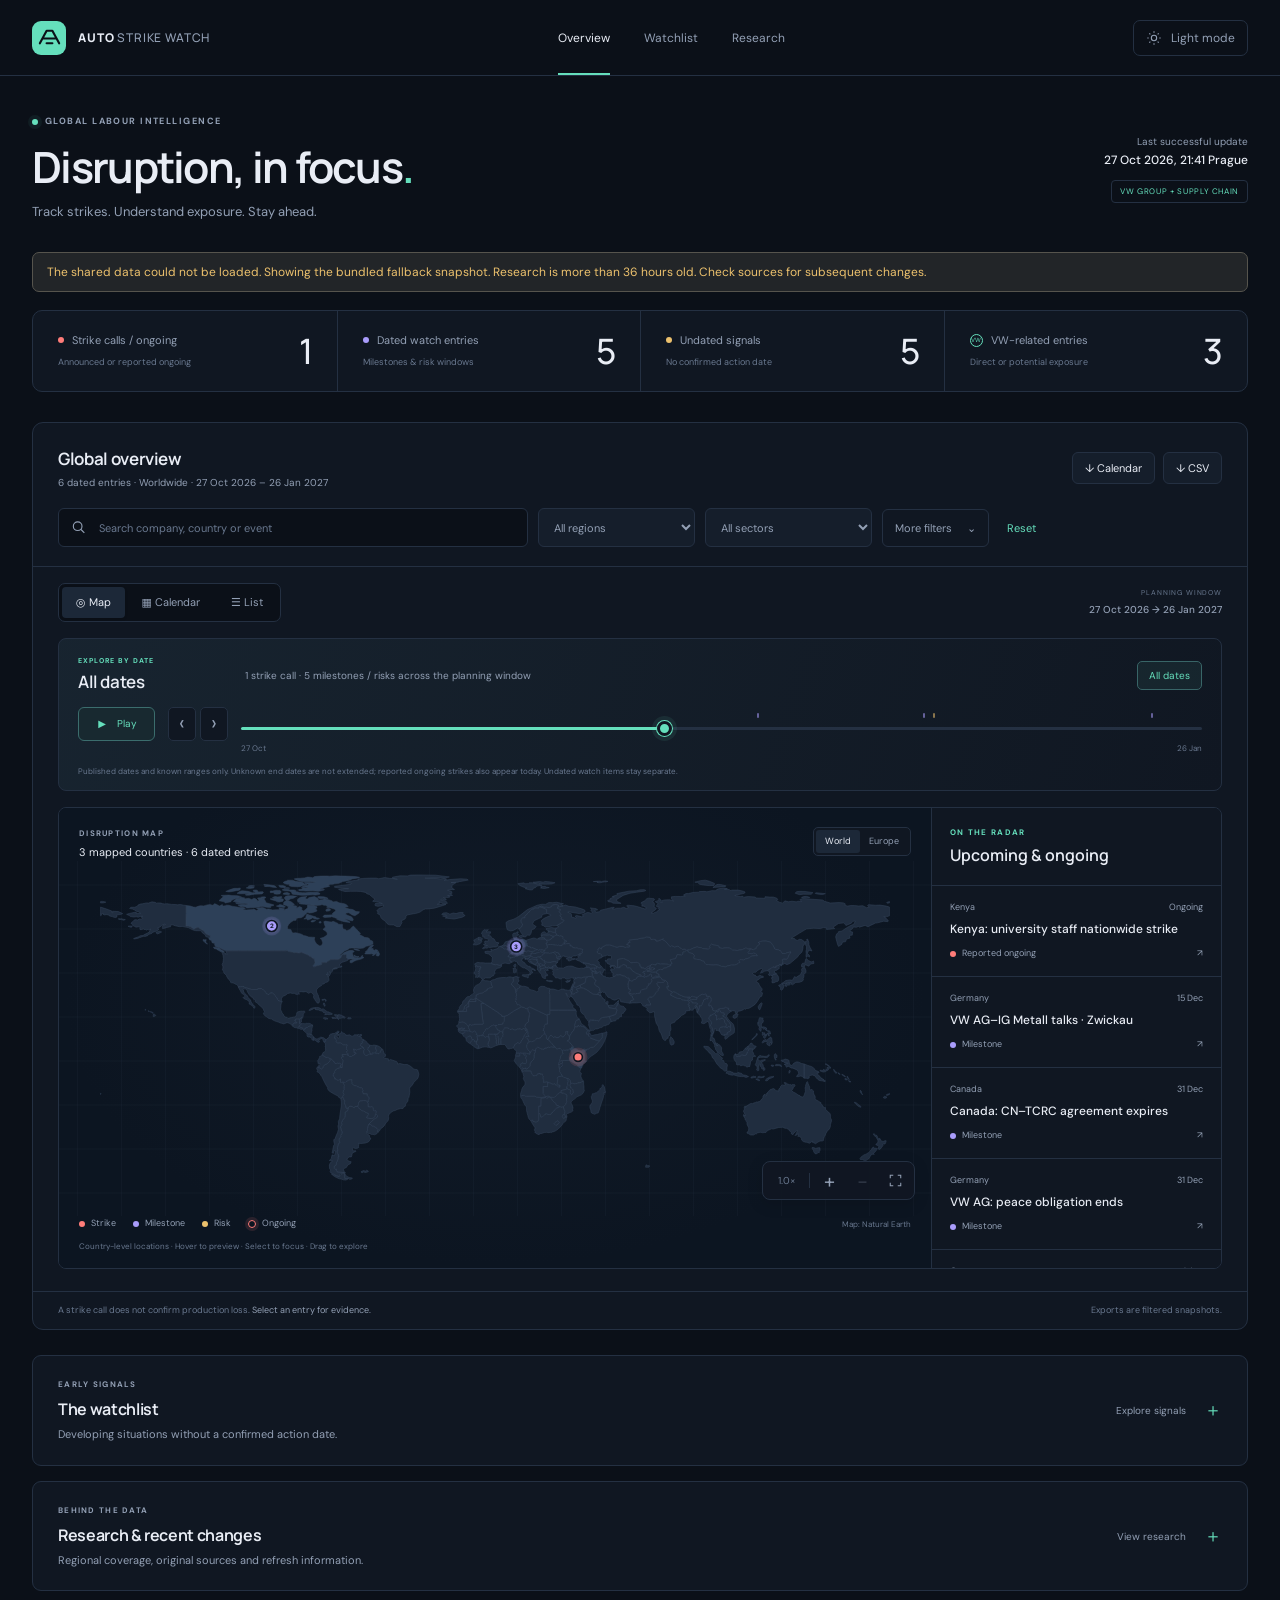
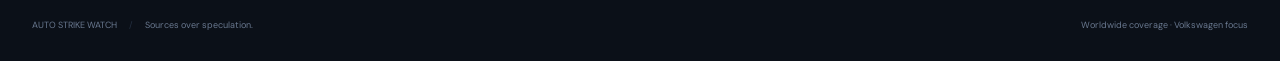
==== commit d01a4207: "Add date timeline with playback and synchronized strike filtering" ====
--- a/index.html
+++ b/index.html
@@ -3,7 +3,7 @@
 <head>
 <meta charset="utf-8"><meta name="viewport" content="width=device-width, initial-scale=1"><meta name="color-scheme" content="dark light"><meta name="theme-color" content="#0b1018">
 <meta name="description" content="A clear, sourced view of automotive and supply-chain strikes worldwide. Explore the map, filter disruptions and follow Volkswagen exposure.">
-<title>Auto Strike Watch — Global strike monitor</title><link rel="icon" href="./favicon.svg" type="image/svg+xml"><link rel="stylesheet" href="./styles.css?v=map-20261027">
+<title>Auto Strike Watch — Global strike monitor</title><link rel="icon" href="./favicon.svg" type="image/svg+xml"><link rel="stylesheet" href="./styles.css?v=timeline-20261028">
 </head>
 <body>
 <header class="site-header">
@@ -27,6 +27,11 @@
 <label><span class="sr-only">Relevance</span><select id="relevance"><option value="all">All sectors</option><option value="vw">VW-related</option><option value="supplier">Suppliers</option><option value="industry">Wider automotive</option><option value="nationwide">Nationwide / general</option><option value="logistics">Logistics</option></select></label>
 <details class="filter-more"><summary>More filters <span aria-hidden="true">⌄</span></summary><div class="filter-popover"><label>Country<select id="country"><option value="all">All countries</option></select></label><label>Entry type<select id="category"><option value="all">All entry types</option><option value="strike">Strike calls</option><option value="milestone">Milestones</option><option value="risk">Risk windows</option></select></label><label>Status<select id="state"><option value="active">Active / upcoming</option><option value="all">All statuses</option><option value="announced">Announced</option><option value="ongoing">Ongoing</option><option value="cancelled">Cancelled</option><option value="postponed">Postponed</option><option value="ended">Ended</option><option value="unverified">Needs confirmation</option><option value="past">Past date / outcome unknown</option></select></label></div></details><button class="reset" id="reset">Reset</button></div>
 <div class="view-toolbar"><div class="view-switch" aria-label="Display view"><button id="map-view" class="active" aria-pressed="true">◎ Map</button><button id="month-view" aria-pressed="false">▦ Calendar</button><button id="agenda-view" aria-pressed="false">☰ List</button></div><div class="planning-label"><span>PLANNING WINDOW</span><strong id="planning-window">Loading dates…</strong></div></div>
+<section id="timeline" class="timeline" aria-label="Date timeline">
+<div class="timeline-heading"><div class="timeline-date-block"><label class="eyebrow" for="timeline-date">EXPLORE BY DATE</label><output id="timeline-current" for="timeline-date">All dates</output></div><p id="timeline-summary">Drag the timeline to explore scheduled entries.</p><button id="timeline-all" class="timeline-all active" aria-pressed="true">All dates</button></div>
+<div class="timeline-transport"><button id="timeline-play" class="timeline-play" aria-label="Play timeline" aria-pressed="false" disabled><span id="timeline-play-icon" aria-hidden="true">▶</span><span id="timeline-play-label">Play</span></button><div class="timeline-step"><button id="timeline-prev" aria-label="Previous day" title="Previous day" disabled>‹</button><button id="timeline-next" aria-label="Next day" title="Next day" disabled>›</button></div><div class="timeline-track"><div id="timeline-ticks" class="timeline-ticks" aria-hidden="true"></div><input id="timeline-date" type="range" min="0" max="1" value="0" step="1" aria-describedby="timeline-note" disabled><div class="timeline-endpoints"><span id="timeline-start">—</span><span id="timeline-end">—</span></div></div></div>
+<p id="timeline-note" class="timeline-note">Choose a date to see scheduled entries. All dates restores the full planning window.</p>
+</section>
 <div id="map-panel" class="map-panel"><div class="map-canvas">
 <div class="map-topline"><div><span class="eyebrow">DISRUPTION MAP</span><p id="map-summary" aria-live="polite">Locating entries…</p></div><div class="map-zoom" aria-label="Map extent"><button id="map-world" class="active" aria-pressed="true">World</button><button id="map-europe" aria-pressed="false">Europe</button></div></div>
 <div class="map-viewport">
@@ -43,5 +48,5 @@
 <section id="research" class="research-section"><details class="fold-section"><summary><div><span class="eyebrow">BEHIND THE DATA</span><h2>Research &amp; recent changes</h2><p>Regional coverage, original sources and refresh information.</p></div><span class="fold-action">View research <span aria-hidden="true">＋</span></span></summary><div class="insight-grid"><div class="insight-panel"><h3>Recent updates</h3><div id="recent-changes"></div></div><div class="insight-panel"><h3>Worldwide review</h3><div id="region-coverage"></div></div></div><div class="research-notes"><p id="schedule-note"></p><p id="coverage-note"></p><p>Blank dates or regions do not guarantee no disruption. Local event dates are shown; calendar exports use all-day entries with published times in their descriptions.</p></div></details></section>
 <footer><span>AUTO STRIKE WATCH <span class="footer-divider">/</span> Sources over speculation.</span><span>Worldwide coverage · Volkswagen focus</span></footer>
 </main>
-<dialog id="detail-dialog" aria-labelledby="detail-title"><div class="dialog-header"><span class="eyebrow">EVENT BRIEF</span><button id="close-dialog" class="icon-button" aria-label="Close event details">×</button></div><div id="detail-content"></div></dialog><div id="toast" role="status" class="toast" hidden></div><script src="./data.js"></script><script src="./app.js?v=map-20261027"></script>
+<dialog id="detail-dialog" aria-labelledby="detail-title"><div class="dialog-header"><span class="eyebrow">EVENT BRIEF</span><button id="close-dialog" class="icon-button" aria-label="Close event details">×</button></div><div id="detail-content"></div></dialog><div id="toast" role="status" class="toast" hidden></div><script src="./data.js"></script><script src="./app.js?v=timeline-20261028"></script>
 </body></html>
--- a/styles.css
+++ b/styles.css
@@ -41,3 +41,26 @@
 .map-tooltip-hint{display:block;margin-top:12px;font-size:8px;color:var(--faint);letter-spacing:.02em}
 @media(max-width:560px){.map-controls{bottom:12px;right:12px}.map-controls button{width:32px;height:32px}.map-zoom-level{display:none}.map-tooltip{width:224px;padding:12px 14px}.map-tooltip-title{font-size:15px}.map-bottomline{align-items:flex-end}.legend{gap:8px 12px}.map-credit{white-space:nowrap}.map-note{padding-top:10px}}
 @media(prefers-reduced-motion:reduce){.map-marker.is-ongoing .map-pulse{animation:none;opacity:.35;transform:none}}
+.timeline{margin:0 25px 16px;padding:17px 19px 12px;border:1px solid var(--border);border-radius:8px;background:linear-gradient(110deg,color-mix(in srgb,var(--accent) 3%,var(--surface-2)),var(--surface));--timeline-progress:0%}
+.timeline-heading{display:flex;align-items:center;gap:20px;margin-bottom:12px}
+.timeline-date-block{flex-shrink:0;min-width:147px}.timeline-date-block .eyebrow{font-size:7px;color:var(--accent);letter-spacing:.15em}
+#timeline-current{display:block;font-family:'Manrope',var(--font);font-size:17px;letter-spacing:-.4px;font-weight:600;margin-top:3px;white-space:nowrap;font-variant-numeric:tabular-nums}
+#timeline-summary{flex:1;font-size:10px;color:var(--muted);line-height:1.5}
+.timeline-all{flex-shrink:0;border:1px solid var(--border);border-radius:5px;padding:6px 11px;background:transparent;color:var(--muted);font-size:10px}
+.timeline-all.active,.timeline-all[aria-pressed=true]{color:var(--accent);border-color:color-mix(in srgb,var(--accent) 30%,var(--border));background:color-mix(in srgb,var(--accent) 7%,transparent)}
+.timeline-transport{display:flex;align-items:center;gap:13px}
+.timeline-play{border:1px solid color-mix(in srgb,var(--accent) 35%,var(--border));background:color-mix(in srgb,var(--accent) 9%,var(--surface));color:var(--accent);border-radius:6px;display:flex;gap:9px;align-items:center;justify-content:center;font-size:10px;min-width:77px;height:34px;margin-bottom:14px}
+.timeline-play:hover{background:color-mix(in srgb,var(--accent) 16%,var(--surface))}.timeline-play[aria-pressed=true]{background:var(--accent);color:var(--bg)}#timeline-play-icon{font-size:10px;width:12px}
+.timeline-step{display:flex;gap:4px;margin-bottom:14px}.timeline-step button{display:grid;place-items:center;border:1px solid var(--border);border-radius:5px;width:28px;height:34px;background:var(--surface);color:var(--muted);font-size:21px;line-height:1}.timeline-step button:hover{color:var(--text);background:var(--surface-3)}
+.timeline-track{position:relative;min-width:0;flex:1;padding-top:8px}
+.timeline-ticks{position:absolute;left:9px;right:9px;top:0;height:10px;pointer-events:none}.timeline-ticks>*{position:absolute;bottom:0;width:2px;height:5px;border-radius:2px;background:var(--strike);opacity:.55;transform:translateX(-50%)}.timeline-ticks>.milestone{background:var(--milestone)}.timeline-ticks>.risk{background:var(--risk)}.timeline-ticks>.inactive{background:var(--faint)}
+#timeline-date{appearance:none;-webkit-appearance:none;width:100%;height:25px;margin:0;background:transparent;cursor:pointer;display:block;outline-offset:2px}
+#timeline-date::-webkit-slider-runnable-track{height:3px;border-radius:3px;background:linear-gradient(to right,var(--accent) 0%,var(--accent) var(--timeline-progress),var(--border) var(--timeline-progress),var(--border) 100%)}
+#timeline-date::-moz-range-track{height:3px;border-radius:3px;background:var(--border)}#timeline-date::-moz-range-progress{height:3px;border-radius:3px;background:var(--accent)}
+#timeline-date::-webkit-slider-thumb{appearance:none;-webkit-appearance:none;width:15px;height:15px;border-radius:50%;margin-top:-6px;background:var(--accent);border:3px solid var(--surface);box-shadow:0 0 0 1px var(--accent),0 0 0 5px color-mix(in srgb,var(--accent) 8%,transparent)}
+#timeline-date::-moz-range-thumb{width:10px;height:10px;border-radius:50%;background:var(--accent);border:3px solid var(--surface);box-shadow:0 0 0 1px var(--accent)}
+#timeline-date:disabled{opacity:.4;cursor:not-allowed}.timeline-endpoints{display:flex;justify-content:space-between;color:var(--faint);font-size:8px;margin-top:1px;font-variant-numeric:tabular-nums}
+.timeline-note{color:var(--faint);font-size:8px;line-height:1.6;margin-top:10px}
+.day.timeline-selected{background:color-mix(in srgb,var(--accent) 7%,var(--surface));box-shadow:inset 0 0 0 1px var(--accent)}.day.timeline-selected .day-number{color:var(--accent);font-weight:700}.day.timeline-muted .day-number{opacity:.45}
+@media(max-width:850px){.timeline-heading{gap:12px}.timeline-date-block{min-width:132px}.timeline-transport{gap:9px}}
+@media(max-width:560px){.timeline{margin:0 10px 13px;padding:13px 12px 11px}.timeline-heading{flex-wrap:wrap;gap:7px 10px;margin-bottom:10px}.timeline-date-block{flex:1;min-width:0}.timeline-date-block .eyebrow{font-size:6px}#timeline-current{font-size:16px}#timeline-summary{flex-basis:100%;order:3;font-size:9px}.timeline-all{font-size:9px;padding:6px 9px}.timeline-transport{flex-wrap:wrap;gap:8px}.timeline-play{height:32px;min-width:73px;margin-bottom:0}.timeline-step{margin-bottom:0;margin-left:auto}.timeline-step button{width:32px;height:32px}.timeline-track{flex-basis:100%;margin-top:4px}.timeline-note{font-size:7px}.timeline-endpoints{font-size:8px}}
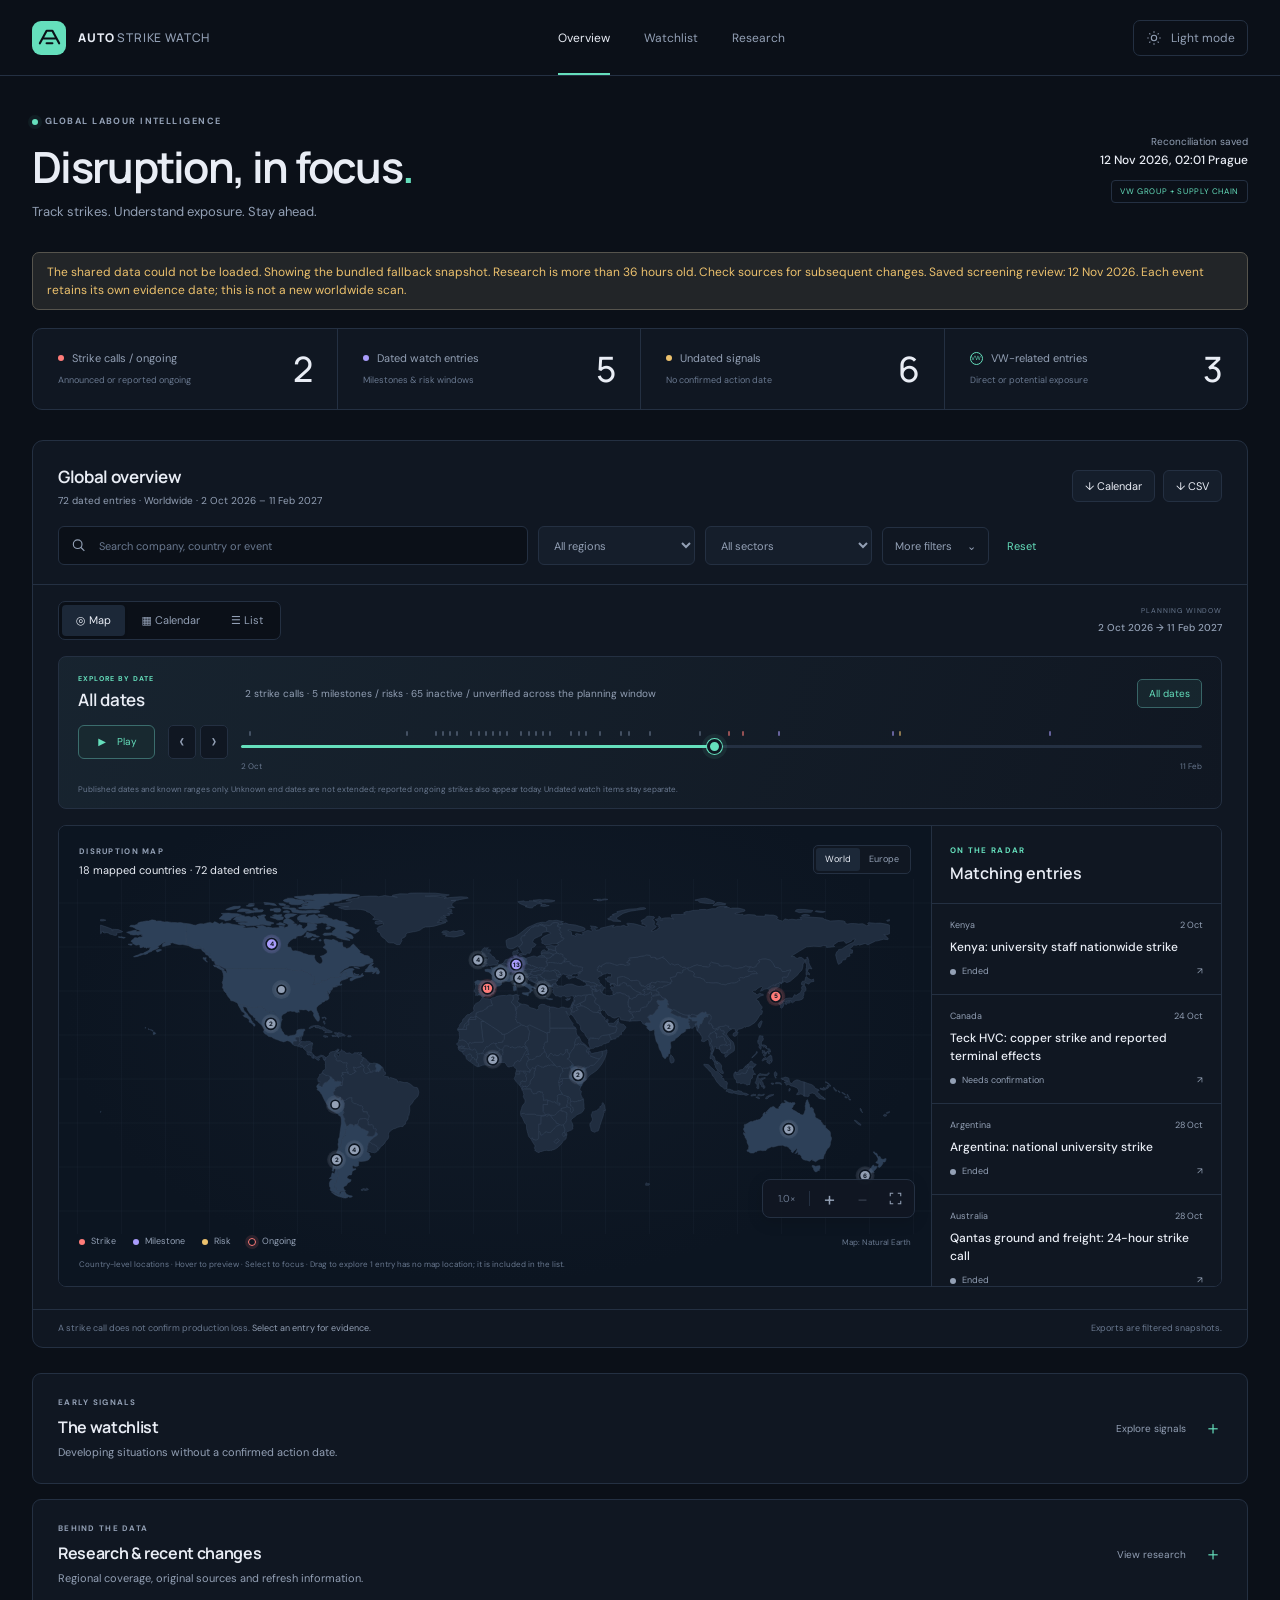
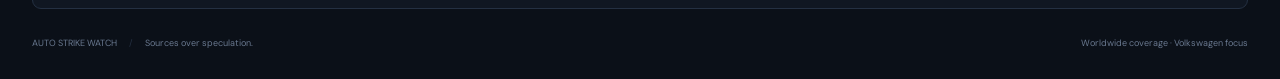
==== commit f5a9c42d: "Reconcile strike calendar and apply FWS screening decisions" ====
--- a/index.html
+++ b/index.html
@@ -3,7 +3,7 @@
 <head>
 <meta charset="utf-8"><meta name="viewport" content="width=device-width, initial-scale=1"><meta name="color-scheme" content="dark light"><meta name="theme-color" content="#0b1018">
 <meta name="description" content="A clear, sourced view of automotive and supply-chain strikes worldwide. Explore the map, filter disruptions and follow Volkswagen exposure.">
-<title>Auto Strike Watch — Global strike monitor</title><link rel="icon" href="./favicon.svg" type="image/svg+xml"><link rel="stylesheet" href="./styles.css?v=timeline-20261028">
+<title>Auto Strike Watch — Global strike monitor</title><link rel="icon" href="./favicon.svg" type="image/svg+xml"><link rel="stylesheet" href="./styles.css?v=screening-20261112">
 </head>
 <body>
 <header class="site-header">
@@ -25,7 +25,7 @@
 <div class="filter-bar"><label class="search-label"><svg aria-hidden="true" width="17" height="17" viewBox="0 0 24 24" fill="none" stroke="currentColor" stroke-width="1.7"><circle cx="10" cy="10" r="6.5"/><path d="m15 15 5 5"/></svg><span class="sr-only">Search company, location or event</span><input id="search" type="search" placeholder="Search company, country or event"></label>
 <label><span class="sr-only">Region</span><select id="region"><option value="all">All regions</option><option>Europe</option><option>North America</option><option>South America</option><option>Asia</option><option>Africa</option><option>Australia / Oceania</option></select></label>
 <label><span class="sr-only">Relevance</span><select id="relevance"><option value="all">All sectors</option><option value="vw">VW-related</option><option value="supplier">Suppliers</option><option value="industry">Wider automotive</option><option value="nationwide">Nationwide / general</option><option value="logistics">Logistics</option></select></label>
-<details class="filter-more"><summary>More filters <span aria-hidden="true">⌄</span></summary><div class="filter-popover"><label>Country<select id="country"><option value="all">All countries</option></select></label><label>Entry type<select id="category"><option value="all">All entry types</option><option value="strike">Strike calls</option><option value="milestone">Milestones</option><option value="risk">Risk windows</option></select></label><label>Status<select id="state"><option value="active">Active / upcoming</option><option value="all">All statuses</option><option value="announced">Announced</option><option value="ongoing">Ongoing</option><option value="cancelled">Cancelled</option><option value="postponed">Postponed</option><option value="ended">Ended</option><option value="unverified">Needs confirmation</option><option value="past">Past date / outcome unknown</option></select></label></div></details><button class="reset" id="reset">Reset</button></div>
+<details class="filter-more"><summary>More filters <span aria-hidden="true">⌄</span></summary><div class="filter-popover"><label>Country<select id="country"><option value="all">All countries</option></select></label><label>Entry type<select id="category"><option value="all">All entry types</option><option value="strike">Strike calls</option><option value="milestone">Milestones</option><option value="risk">Risk windows</option></select></label><label>FWS screening<select id="screening"><option value="all">All decisions</option><option value="candidate">FWS exposure check</option><option value="internal">Preliminary internal alert</option><option value="watch">Watch / reconfirm</option><option value="excluded">Outside FWS scope</option><option value="closed">Closed / changed action</option><option value="unreviewed">Screening pending</option></select></label><label>Status<select id="state"><option value="all">All statuses</option><option value="active">Active / upcoming</option><option value="announced">Announced</option><option value="ongoing">Ongoing</option><option value="cancelled">Cancelled</option><option value="suspended">Suspended</option><option value="postponed">Postponed</option><option value="ended">Ended</option><option value="unverified">Needs confirmation</option><option value="past">Past date / outcome unknown</option></select></label></div></details><button class="reset" id="reset">Reset</button></div>
 <div class="view-toolbar"><div class="view-switch" aria-label="Display view"><button id="map-view" class="active" aria-pressed="true">◎ Map</button><button id="month-view" aria-pressed="false">▦ Calendar</button><button id="agenda-view" aria-pressed="false">☰ List</button></div><div class="planning-label"><span>PLANNING WINDOW</span><strong id="planning-window">Loading dates…</strong></div></div>
 <section id="timeline" class="timeline" aria-label="Date timeline">
 <div class="timeline-heading"><div class="timeline-date-block"><label class="eyebrow" for="timeline-date">EXPLORE BY DATE</label><output id="timeline-current" for="timeline-date">All dates</output></div><p id="timeline-summary">Drag the timeline to explore scheduled entries.</p><button id="timeline-all" class="timeline-all active" aria-pressed="true">All dates</button></div>
@@ -45,8 +45,9 @@
 <div id="calendar" class="calendar" hidden></div><div id="agenda" class="agenda" hidden></div><div class="calendar-foot"><span>A strike call does not confirm production loss. <strong>Select an entry for evidence.</strong></span><span>Exports are filtered snapshots.</span></div>
 </section>
 <section id="watch-section" class="watch-section" aria-labelledby="watchlist-title"><details class="fold-section"><summary><div><span class="eyebrow">EARLY SIGNALS</span><h2 id="watchlist-title">The watchlist</h2><p>Developing situations without a confirmed action date.</p></div><span class="fold-action">Explore signals <span aria-hidden="true">＋</span></span></summary><div id="watchlist" class="watchlist"></div></details></section>
-<section id="research" class="research-section"><details class="fold-section"><summary><div><span class="eyebrow">BEHIND THE DATA</span><h2>Research &amp; recent changes</h2><p>Regional coverage, original sources and refresh information.</p></div><span class="fold-action">View research <span aria-hidden="true">＋</span></span></summary><div class="insight-grid"><div class="insight-panel"><h3>Recent updates</h3><div id="recent-changes"></div></div><div class="insight-panel"><h3>Worldwide review</h3><div id="region-coverage"></div></div></div><div class="research-notes"><p id="schedule-note"></p><p id="coverage-note"></p><p>Blank dates or regions do not guarantee no disruption. Local event dates are shown; calendar exports use all-day entries with published times in their descriptions.</p></div></details></section>
+<section id="research" class="research-section"><details class="fold-section"><summary><div><span class="eyebrow">BEHIND THE DATA</span><h2>Research &amp; recent changes</h2><p>Regional coverage, original sources and refresh information.</p></div><span class="fold-action">View research <span aria-hidden="true">＋</span></span></summary><div class="insight-grid"><div class="insight-panel"><h3>Recent updates</h3><div id="recent-changes"></div></div><div class="insight-panel"><h3>Worldwide review</h3><div id="region-coverage"></div></div></div><div class="research-notes"><h3>Screening rules</h3><p id="screening-rules"></p><p id="schedule-note"></p><p id="coverage-note"></p><p>Blank dates or regions do not guarantee no disruption. Local event dates are shown; calendar exports use all-day entries with published times in their descriptions.</p></div></details></section>
 <footer><span>AUTO STRIKE WATCH <span class="footer-divider">/</span> Sources over speculation.</span><span>Worldwide coverage · Volkswagen focus</span></footer>
 </main>
-<dialog id="detail-dialog" aria-labelledby="detail-title"><div class="dialog-header"><span class="eyebrow">EVENT BRIEF</span><button id="close-dialog" class="icon-button" aria-label="Close event details">×</button></div><div id="detail-content"></div></dialog><div id="toast" role="status" class="toast" hidden></div><script src="./data.js"></script><script src="./app.js?v=timeline-20261028"></script>
+<dialog id="detail-dialog" aria-labelledby="detail-title"><div class="dialog-header"><span class="eyebrow">EVENT BRIEF</span><button id="close-dialog" class="icon-button" aria-label="Close event details">×</button></div><div id="detail-content"></div></dialog><div id="toast" role="status" class="toast" hidden></div><script src="./data.js"></script><script src="./strike-core.js?v=screening-20261112"></script><script src="./app.js?v=screening-20261112"></script>
 </body></html>
+
--- a/styles.css
+++ b/styles.css
@@ -13,8 +13,8 @@
 @media(max-width:1100px){.site-header{padding:0 24px}.site-header nav{gap:24px}main{padding:0 24px}.metrics article{padding:17px;gap:7px}.metrics article>div{font-size:10px}.metrics small{font-size:8px}.metrics strong{font-size:29px}.map-panel{grid-template-columns:minmax(0,1fr) 260px}.filter-bar{gap:7px}select{max-width:155px}.search-label{min-width:150px}.map-topline{padding:17px 15px 0}#world-map{height:330px}.map-events{max-height:357px}.map-bottomline{padding:0 15px}.map-note{padding-left:15px;font-size:7px}.map-country-label{display:none}.map-marker:hover .map-country-label,.map-marker:focus-visible .map-country-label,.map-marker.is-selected .map-country-label{display:block}.legend{gap:11px}.map-credit{font-size:7px}}
 @media(max-width:850px){.site-header nav{display:none}.heading{padding-top:28px}.snapshot{max-width:190px}.metrics{grid-template-columns:repeat(2,1fr)}.metrics article:nth-child(3){border-left:0}.metrics article:nth-child(n+3){border-top:1px solid var(--border)}.metrics article{padding:17px 21px}.metrics article>div{font-size:11px}.metrics small{font-size:9px}.metrics strong{font-size:32px}.filter-bar{flex-wrap:wrap}.search-label{max-width:none;flex-basis:100%}.filter-bar select{max-width:none}.filter-bar>label:not(.search-label){flex:1}.filter-bar>label select{width:100%}.map-panel{grid-template-columns:minmax(0,1fr)}#world-map{height:340px}.map-sidebar{border-left:0;border-top:1px solid var(--border)}.sidebar-heading{min-height:auto;padding:15px 18px}.sidebar-heading>div{display:flex;align-items:center;gap:15px}.sidebar-heading h3{margin:0;font-size:14px}.map-events{max-height:260px;display:grid;grid-template-columns:repeat(2,minmax(0,1fr))}.map-event:nth-child(odd){border-right:1px solid var(--border)}.map-events>.empty{grid-column:1/-1}.map-country-label{display:block}.map-credit{font-size:8px}.map-note{font-size:8px}.calendar-foot{flex-direction:column;gap:3px}.watchlist{grid-template-columns:repeat(2,minmax(0,1fr))}.day{min-height:100px;padding:5px}.event-title{font-size:8px}.calendar-event{padding:5px}.event-type{display:none}}
 @media(max-width:560px){.site-header{height:65px;padding:0 17px;gap:10px}.brand{font-size:10px;gap:8px;letter-spacing:.035em}.brand-symbol{width:30px;height:30px;border-radius:7px}.theme-button{border:0;padding:8px;font-size:10px;gap:6px}.theme-button span{display:none}main{padding:0 15px}.heading{align-items:flex-start;display:block;padding:26px 0 22px}h1{font-size:33px;letter-spacing:-1.2px}.heading p{font-size:12px}.heading>.snapshot{margin-top:19px;text-align:left;max-width:none;display:flex;justify-content:space-between;align-items:end;gap:10px}.snapshot strong{font-size:10px}.snapshot #refresh-label{font-size:8px}.snapshot-tag{font-size:6px;margin:0;white-space:nowrap}.eyebrow{font-size:8px}.metrics{margin-bottom:20px}.metrics article{padding:14px 12px;grid-template-columns:1fr;gap:7px}.metrics article>div{font-size:9px;gap:6px}.metrics strong{grid-column:1;grid-row:2;font-size:30px}.metrics small{font-size:8px}.workspace-top{padding:18px 15px 15px}.workspace-top h2{font-size:15px}.workspace-top p{font-size:8px;max-width:190px}.exports{gap:5px}.button{font-size:9px;padding:6px 8px}.filter-bar{padding:0 15px 15px;gap:7px}.search-label input{font-size:10px}.filter-more summary{font-size:10px;padding:9px 10px}.filter-bar>label:not(.search-label){min-width:calc(50% - 7px)}select{font-size:10px}.filter-more{flex:1}.filter-more summary{display:flex;justify-content:space-between}.filter-popover{right:auto;left:0;width:260px}.reset{font-size:10px}.view-toolbar{padding:14px 15px;align-items:start;gap:7px}.view-switch button{font-size:9px;padding:6px 9px}.planning-label{max-width:112px;font-size:8px;line-height:1.5}.planning-label span{font-size:6px}.map-panel{margin:0 10px 15px}.map-topline{padding:15px 12px 0}.map-topline .eyebrow{font-size:7px}.map-topline p{font-size:9px}.map-zoom button{font-size:8px;padding:4px 7px}#world-map{height:235px;padding:0 5px}.map-country-label{display:none}.map-bottomline{padding:0 12px}.map-note{padding:8px 12px 13px;font-size:7px;line-height:1.6}.legend{gap:12px;font-size:8px}.map-credit{font-size:6px}.map-events{display:block;max-height:280px}.map-event:nth-child(odd){border-right:0}.map-event{padding:13px 15px}.sidebar-heading .eyebrow{font-size:7px}.sidebar-heading h3{font-size:13px}.map-event-title{font-size:12px}.calendar-foot{padding:11px 15px;font-size:8px;line-height:1.7}.fold-section{padding:19px 17px}.fold-section h2{font-size:14px}.fold-section summary p{font-size:10px}.fold-action{font-size:0;gap:0}.fold-action>span{font-size:20px}.fold-section>summary{gap:15px}.fold-section .eyebrow{font-size:7px}.watchlist,.insight-grid{grid-template-columns:1fr}.watch-card{padding:16px}.insight-grid{gap:25px}.research-notes{font-size:9px}.calendar{overflow-x:auto;grid-template-columns:repeat(7,minmax(82px,1fr))}.day{min-height:100px}.calendar>.empty{position:sticky;left:0;max-width:calc(100vw - 32px)}.agenda{padding:0 14px 16px}.agenda-row{gap:10px;position:relative}.agenda-date{font-size:20px;width:30px;flex:none}.agenda-main>strong{font-size:11px}.agenda-main>small{font-size:9px}.agenda-country{display:none}.badge{font-size:8px}.agenda-month{font-size:10px}footer{font-size:7px;display:block;padding:22px 2px;line-height:2}footer>span{display:block}.detail-facts{grid-template-columns:1fr;gap:15px}dialog{padding:20px}#detail-title{font-size:22px}}
-@media(prefers-reduced-motion:reduce){html{scroll-behavior:auto}*,*::before,*::after{transition:none!important;animation:none!important}}
-.map-event-meta>span:first-child{display:flex;align-items:center;gap:6px}
+@media(prefers-reduced-motion:reduce){html{scroll-behavior:auto}*,*::before,*::after{transition:none!important;animation:none!important}}
+.map-event-meta>span:first-child{display:flex;align-items:center;gap:6px}
 .map-viewport{position:relative;isolation:isolate;background-image:linear-gradient(color-mix(in srgb,var(--land-border) 12%,transparent) 1px,transparent 1px),linear-gradient(90deg,color-mix(in srgb,var(--land-border) 12%,transparent) 1px,transparent 1px);background-size:44px 44px;background-position:center}
 #world-map{padding:0;touch-action:pan-y;user-select:none;cursor:grab;outline-offset:-3px}
 #world-map.is-panning{cursor:grabbing;touch-action:none}
@@ -64,3 +64,13 @@
 .day.timeline-selected{background:color-mix(in srgb,var(--accent) 7%,var(--surface));box-shadow:inset 0 0 0 1px var(--accent)}.day.timeline-selected .day-number{color:var(--accent);font-weight:700}.day.timeline-muted .day-number{opacity:.45}
 @media(max-width:850px){.timeline-heading{gap:12px}.timeline-date-block{min-width:132px}.timeline-transport{gap:9px}}
 @media(max-width:560px){.timeline{margin:0 10px 13px;padding:13px 12px 11px}.timeline-heading{flex-wrap:wrap;gap:7px 10px;margin-bottom:10px}.timeline-date-block{flex:1;min-width:0}.timeline-date-block .eyebrow{font-size:6px}#timeline-current{font-size:16px}#timeline-summary{flex-basis:100%;order:3;font-size:9px}.timeline-all{font-size:9px;padding:6px 9px}.timeline-transport{flex-wrap:wrap;gap:8px}.timeline-play{height:32px;min-width:73px;margin-bottom:0}.timeline-step{margin-bottom:0;margin-left:auto}.timeline-step button{width:32px;height:32px}.timeline-track{flex-basis:100%;margin-top:4px}.timeline-note{font-size:7px}.timeline-endpoints{font-size:8px}}
+
+
+/* Screening decisions accompany source status, rather than replace it. */
+.screening-badge{display:inline-block;margin:3px 4px 3px 0;padding:4px 7px;border-radius:5px;font-size:10px;font-weight:650;line-height:1.3;color:#a8bacb;border:1px solid #506174;background:#1c2834;white-space:normal}
+.screening-badge.candidate,.screening-badge.internal{color:#84e4d0;border-color:#357c71;background:#193b38}
+.screening-badge.closed,.screening-badge.excluded{color:#acb3bc;background:#242b35;border-color:#414b5b}
+.screening-detail{border-left:3px solid #4bbaa8;padding-left:16px}
+.filter-popover{max-height:72vh;overflow:auto}
+[data-theme="light"] .screening-badge{color:#38516b;background:#e6edf4;border-color:#b9c7d5}
+[data-theme="light"] .screening-badge.candidate,[data-theme="light"] .screening-badge.internal{color:#125c4d;background:#e0f2ed;border-color:#8fc9bc}
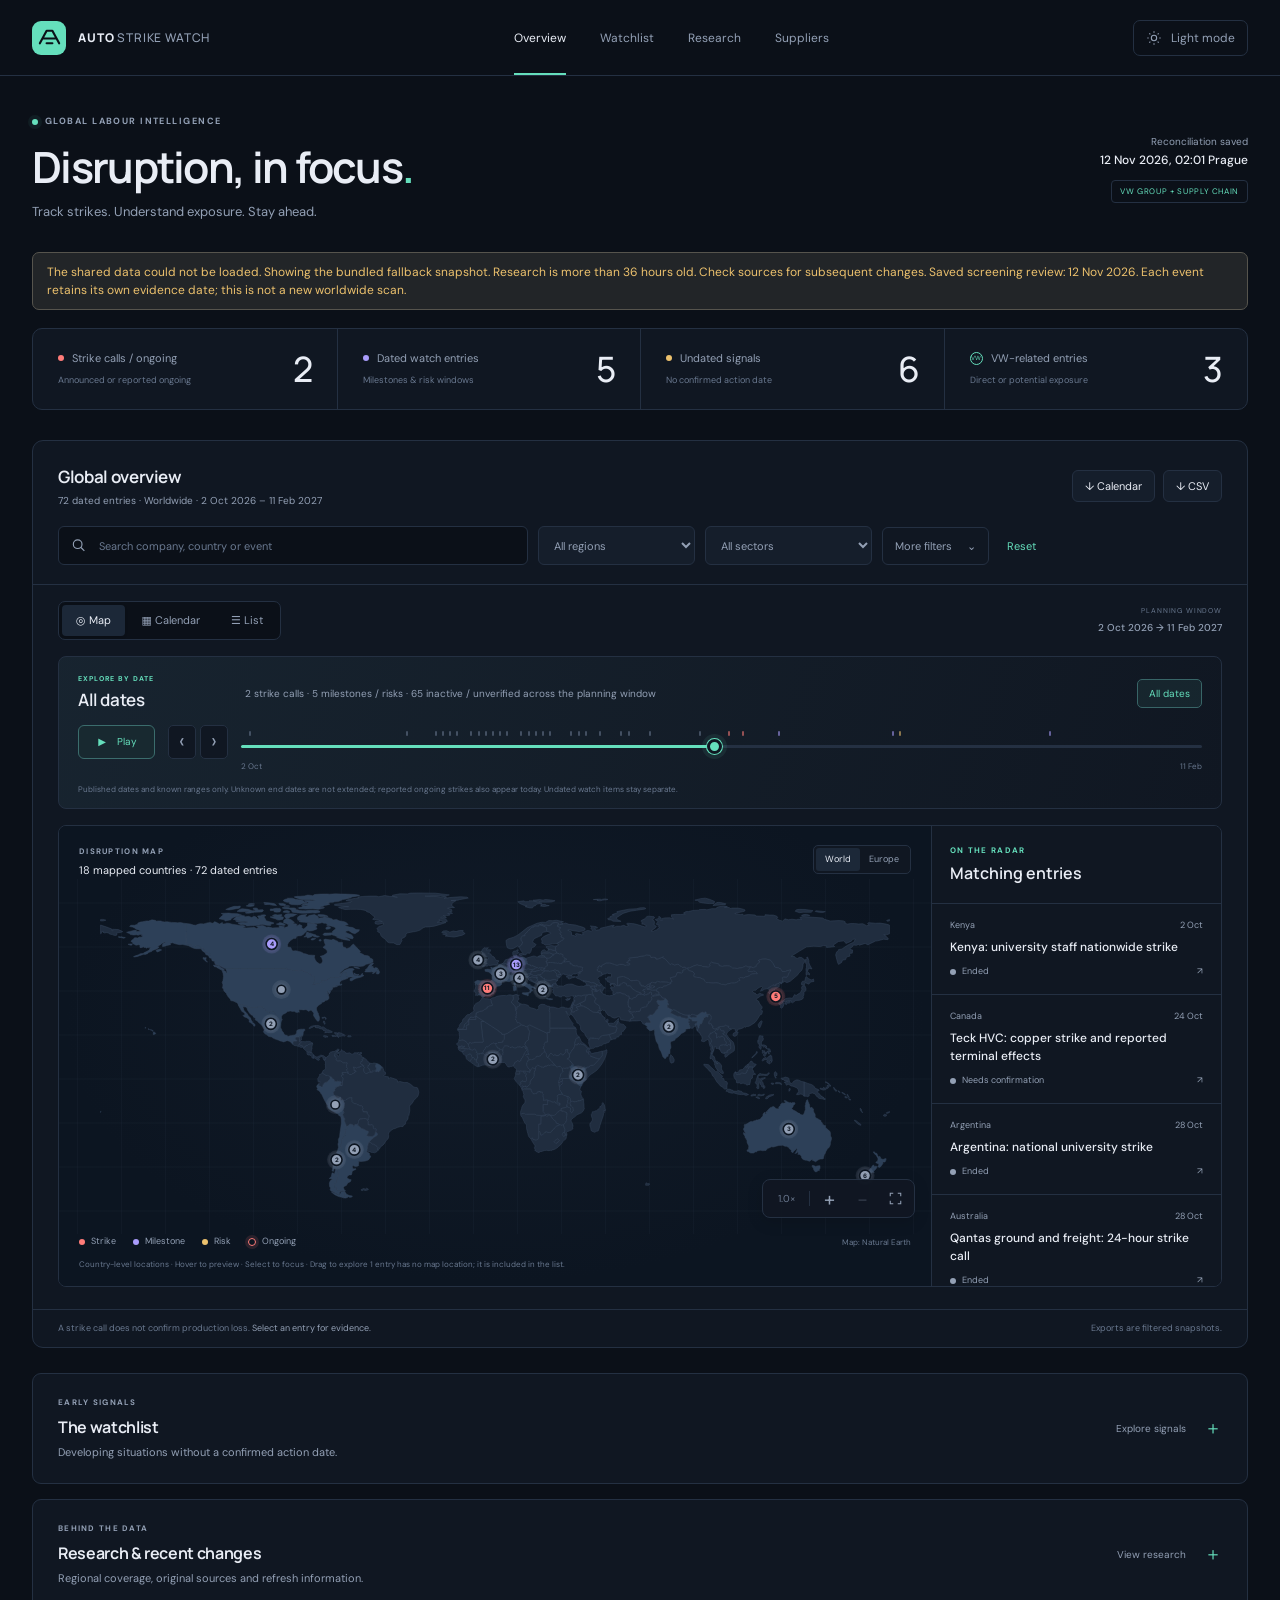
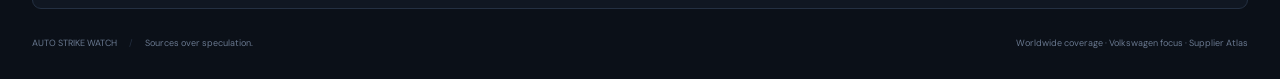
==== commit dbb2174c: "Add supplier map and invite-only login interface to existing site Add CSV/TSV import, multilingual c" ====
--- a/index.html
+++ b/index.html
@@ -8,7 +8,7 @@
 <body>
 <header class="site-header">
 <a class="brand" href="#dashboard" aria-label="Auto Strike Watch overview"><span class="brand-symbol" aria-hidden="true"><svg viewBox="0 0 28 28" fill="none"><path d="M4 20 11 7h6l7 13M8 15h12M11 20h6" stroke="currentColor" stroke-width="2.2" stroke-linecap="round" stroke-linejoin="round"/></svg></span><span>AUTO<span class="brand-light"> STRIKE WATCH</span></span></a>
-<nav aria-label="Main navigation"><a class="nav-active" href="#dashboard">Overview</a><a href="#watch-section">Watchlist</a><a href="#research">Research</a></nav>
+<nav aria-label="Main navigation"><a class="nav-active" href="#dashboard">Overview</a><a href="#watch-section">Watchlist</a><a href="#research">Research</a><a href="./suppliers/">Suppliers</a></nav>
 <button id="theme-toggle" class="theme-button" aria-label="Switch to light mode"><svg width="16" height="16" viewBox="0 0 24 24" fill="none" stroke="currentColor" stroke-width="1.6" aria-hidden="true"><circle cx="12" cy="12" r="4"/><path d="M12 2v2m0 16v2M2 12h2m16 0h2M5 5l1.5 1.5m11 11L19 19M5 19l1.5-1.5m11-11L19 5"/></svg><span id="theme-label">Light mode</span></button>
 </header>
 <main id="dashboard">
@@ -46,7 +46,7 @@
 </section>
 <section id="watch-section" class="watch-section" aria-labelledby="watchlist-title"><details class="fold-section"><summary><div><span class="eyebrow">EARLY SIGNALS</span><h2 id="watchlist-title">The watchlist</h2><p>Developing situations without a confirmed action date.</p></div><span class="fold-action">Explore signals <span aria-hidden="true">＋</span></span></summary><div id="watchlist" class="watchlist"></div></details></section>
 <section id="research" class="research-section"><details class="fold-section"><summary><div><span class="eyebrow">BEHIND THE DATA</span><h2>Research &amp; recent changes</h2><p>Regional coverage, original sources and refresh information.</p></div><span class="fold-action">View research <span aria-hidden="true">＋</span></span></summary><div class="insight-grid"><div class="insight-panel"><h3>Recent updates</h3><div id="recent-changes"></div></div><div class="insight-panel"><h3>Worldwide review</h3><div id="region-coverage"></div></div></div><div class="research-notes"><h3>Screening rules</h3><p id="screening-rules"></p><p id="schedule-note"></p><p id="coverage-note"></p><p>Blank dates or regions do not guarantee no disruption. Local event dates are shown; calendar exports use all-day entries with published times in their descriptions.</p></div></details></section>
-<footer><span>AUTO STRIKE WATCH <span class="footer-divider">/</span> Sources over speculation.</span><span>Worldwide coverage · Volkswagen focus</span></footer>
+<footer><span>AUTO STRIKE WATCH <span class="footer-divider">/</span> Sources over speculation.</span><span>Worldwide coverage · Volkswagen focus · <a href="./suppliers/">Supplier Atlas</a></span></footer>
 </main>
 <dialog id="detail-dialog" aria-labelledby="detail-title"><div class="dialog-header"><span class="eyebrow">EVENT BRIEF</span><button id="close-dialog" class="icon-button" aria-label="Close event details">×</button></div><div id="detail-content"></div></dialog><div id="toast" role="status" class="toast" hidden></div><script src="./data.js"></script><script src="./strike-core.js?v=screening-20261112"></script><script src="./app.js?v=screening-20261112"></script>
 </body></html>
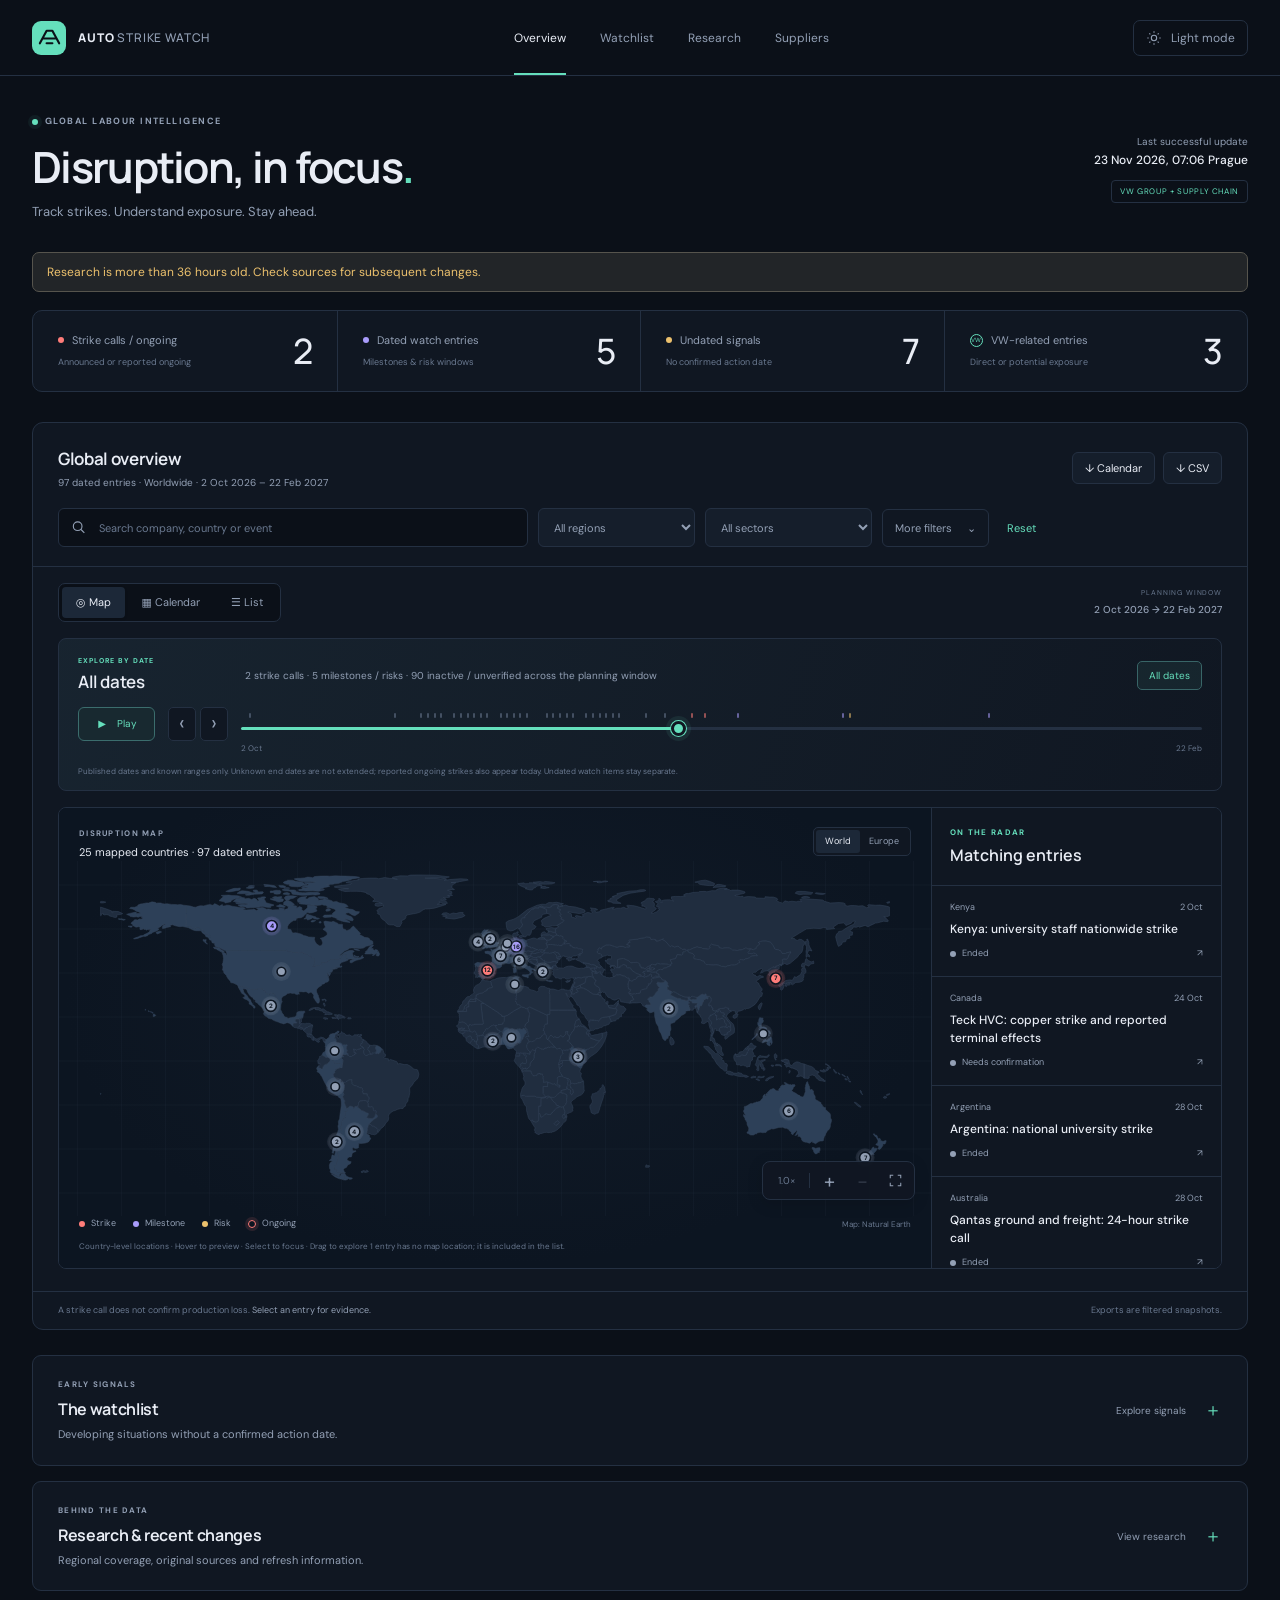
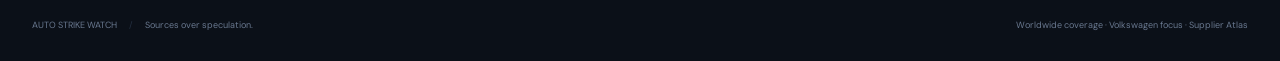
==== commit 88a3c248: "Show the newest verified strike scan and serve a current Pages fallback" ====
--- a/index.html
+++ b/index.html
@@ -48,6 +48,6 @@
 <section id="research" class="research-section"><details class="fold-section"><summary><div><span class="eyebrow">BEHIND THE DATA</span><h2>Research &amp; recent changes</h2><p>Regional coverage, original sources and refresh information.</p></div><span class="fold-action">View research <span aria-hidden="true">＋</span></span></summary><div class="insight-grid"><div class="insight-panel"><h3>Recent updates</h3><div id="recent-changes"></div></div><div class="insight-panel"><h3>Worldwide review</h3><div id="region-coverage"></div></div></div><div class="research-notes"><h3>Screening rules</h3><p id="screening-rules"></p><p id="schedule-note"></p><p id="coverage-note"></p><p>Blank dates or regions do not guarantee no disruption. Local event dates are shown; calendar exports use all-day entries with published times in their descriptions.</p></div></details></section>
 <footer><span>AUTO STRIKE WATCH <span class="footer-divider">/</span> Sources over speculation.</span><span>Worldwide coverage · Volkswagen focus · <a href="./suppliers/">Supplier Atlas</a></span></footer>
 </main>
-<dialog id="detail-dialog" aria-labelledby="detail-title"><div class="dialog-header"><span class="eyebrow">EVENT BRIEF</span><button id="close-dialog" class="icon-button" aria-label="Close event details">×</button></div><div id="detail-content"></div></dialog><div id="toast" role="status" class="toast" hidden></div><script src="./data.js"></script><script src="./strike-core.js?v=screening-20261112"></script><script src="./app.js?v=screening-20261112"></script>
+<dialog id="detail-dialog" aria-labelledby="detail-title"><div class="dialog-header"><span class="eyebrow">EVENT BRIEF</span><button id="close-dialog" class="icon-button" aria-label="Close event details">×</button></div><div id="detail-content"></div></dialog><div id="toast" role="status" class="toast" hidden></div><script src="./data.js"></script><script src="./strike-core.js?v=calendar-20261123"></script><script src="./app.js?v=calendar-20261123"></script>
 </body></html>
 
